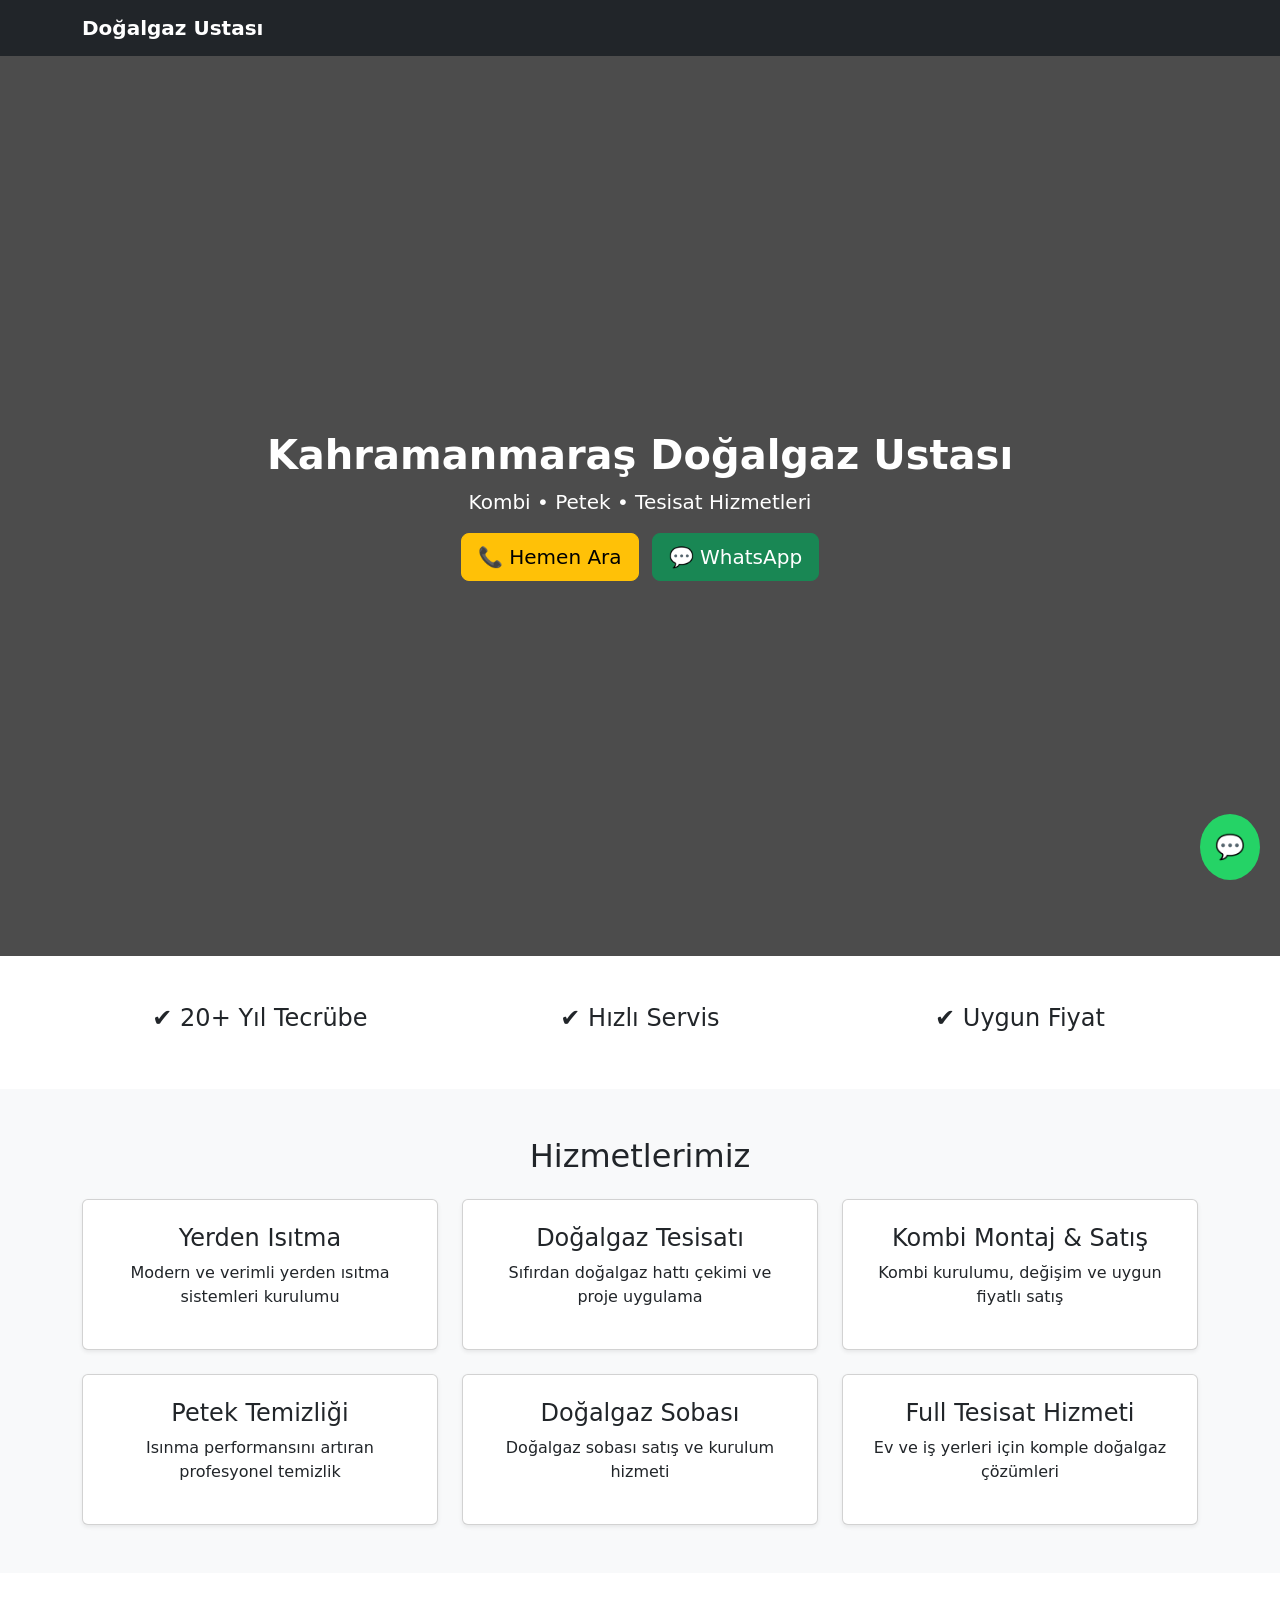
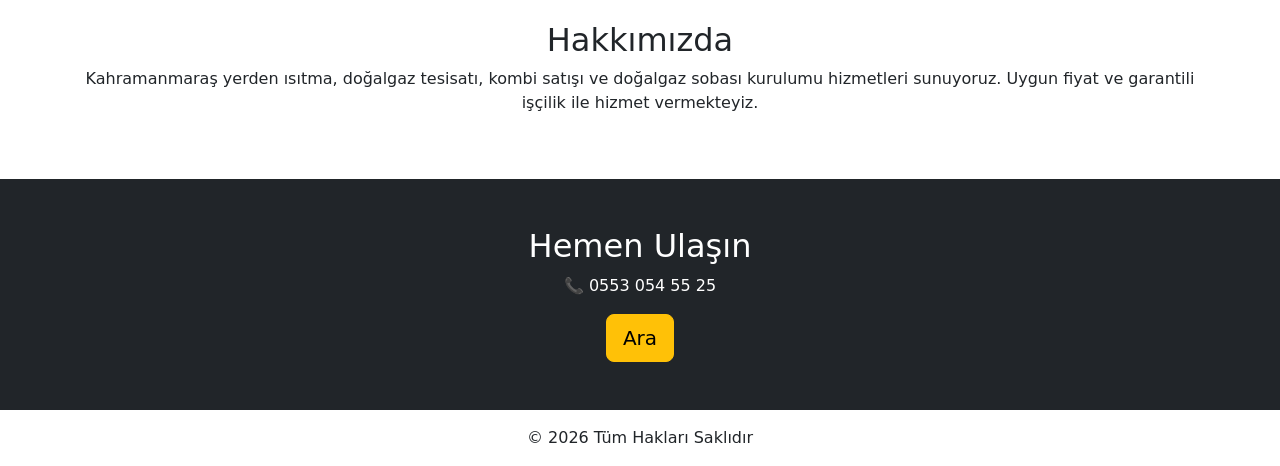
==== index.html @ 1cb18bfe "Add files via upload" ====
<!DOCTYPE html>
<html lang="tr">
<head>
<meta charset="UTF-8">
<meta name="viewport" content="width=device-width, initial-scale=1.0">

<title>Kahramanmaraş Doğalgaz Ustası | Kombi & Tesisat</title>

<!-- SEO -->
<meta name="description" content="Kahramanmaraş doğalgaz ustası. Kombi montajı, petek temizliği ve tesisat işleri profesyonel hizmet. Hemen arayın.">

<!-- Bootstrap -->
<link href="https://cdn.jsdelivr.net/npm/bootstrap@5.3.0/dist/css/bootstrap.min.css" rel="stylesheet">

<link rel="stylesheet" href="style.css">
</head>

<body>

<!-- NAVBAR -->
<nav class="navbar navbar-expand-lg navbar-dark bg-dark sticky-top">
  <div class="container">
    <a class="navbar-brand fw-bold" href="#">Doğalgaz Ustası</a>
  </div>
</nav>

<!-- HERO -->
<section class="hero d-flex align-items-center text-center text-white">
  <div class="container">
    <h1 class="fw-bold">Kahramanmaraş Doğalgaz Ustası</h1>
    <p class="lead">Kombi • Petek • Tesisat Hizmetleri</p>

    <a href="tel:05530545525" class="btn btn-warning btn-lg me-2">📞 Hemen Ara</a>
    <a href="https://wa.me/905530545525" class="btn btn-success btn-lg">💬 WhatsApp</a>
  </div>
</section>

<!-- AVANTAJLAR -->
<section class="container py-5 text-center">
  <div class="row">
    <div class="col-md-4">
      <h4>✔ 20+ Yıl Tecrübe</h4>
    </div>
    <div class="col-md-4">
      <h4>✔ Hızlı Servis</h4>
    </div>
    <div class="col-md-4">
      <h4>✔ Uygun Fiyat</h4>
    </div>
  </div>
</section>

<!-- HİZMETLER -->
<section class="bg-light py-5">
<div class="container text-center">
<h2 class="mb-4">Hizmetlerimiz</h2>

<div class="row">

<div class="col-md-4">
<div class="card p-4 shadow-sm">
<h4>Yerden Isıtma</h4>
<p>Modern ve verimli yerden ısıtma sistemleri kurulumu</p>
</div>
</div>

<div class="col-md-4">
<div class="card p-4 shadow-sm">
<h4>Doğalgaz Tesisatı</h4>
<p>Sıfırdan doğalgaz hattı çekimi ve proje uygulama</p>
</div>
</div>

<div class="col-md-4">
<div class="card p-4 shadow-sm">
<h4>Kombi Montaj & Satış</h4>
<p>Kombi kurulumu, değişim ve uygun fiyatlı satış</p>
</div>
</div>

<div class="col-md-4 mt-4">
<div class="card p-4 shadow-sm">
<h4>Petek Temizliği</h4>
<p>Isınma performansını artıran profesyonel temizlik</p>
</div>
</div>

<div class="col-md-4 mt-4">
<div class="card p-4 shadow-sm">
<h4>Doğalgaz Sobası</h4>
<p>Doğalgaz sobası satış ve kurulum hizmeti</p>
</div>
</div>

<div class="col-md-4 mt-4">
<div class="card p-4 shadow-sm">
<h4>Full Tesisat Hizmeti</h4>
<p>Ev ve iş yerleri için komple doğalgaz çözümleri</p>
</div>
</div>

</div>
</div>
</section>

<!-- HAKKIMIZDA -->
<section class="container py-5 text-center">
<h2>Hakkımızda</h2>
<p>
Kahramanmaraş yerden ısıtma, doğalgaz tesisatı, kombi satışı ve doğalgaz sobası kurulumu hizmetleri sunuyoruz.
Uygun fiyat ve garantili işçilik ile hizmet vermekteyiz.

</p>
</section>

<!-- İLETİŞİM -->
<section class="bg-dark text-white text-center py-5">
<h2>Hemen Ulaşın</h2>
<p>📞 0553 054 55 25</p>

<a href="tel:05530545525" class="btn btn-warning btn-lg">Ara</a>
</section>

<!-- SABİT WHATSAPP BUTONU -->
<a href="https://wa.me/905530545525" class="whatsapp-float">💬</a>

<footer class="text-center p-3">
© 2026 Tüm Hakları Saklıdır
</footer>

</body>
</html>
---- style.css ----
.hero {
    height: 100vh;
    background: linear-gradient(rgba(0,0,0,0.7), rgba(0,0,0,0.7)),
    url('https://images.unsplash.com/photo-1600566753086-00f18fb6b3ea');
    background-size: cover;
    background-position: center;
}

.whatsapp-float {
    position: fixed;
    bottom: 20px;
    right: 20px;
    background: #25D366;
    color: white;
    font-size: 24px;
    padding: 15px;
    border-radius: 50%;
    text-decoration: none;
}
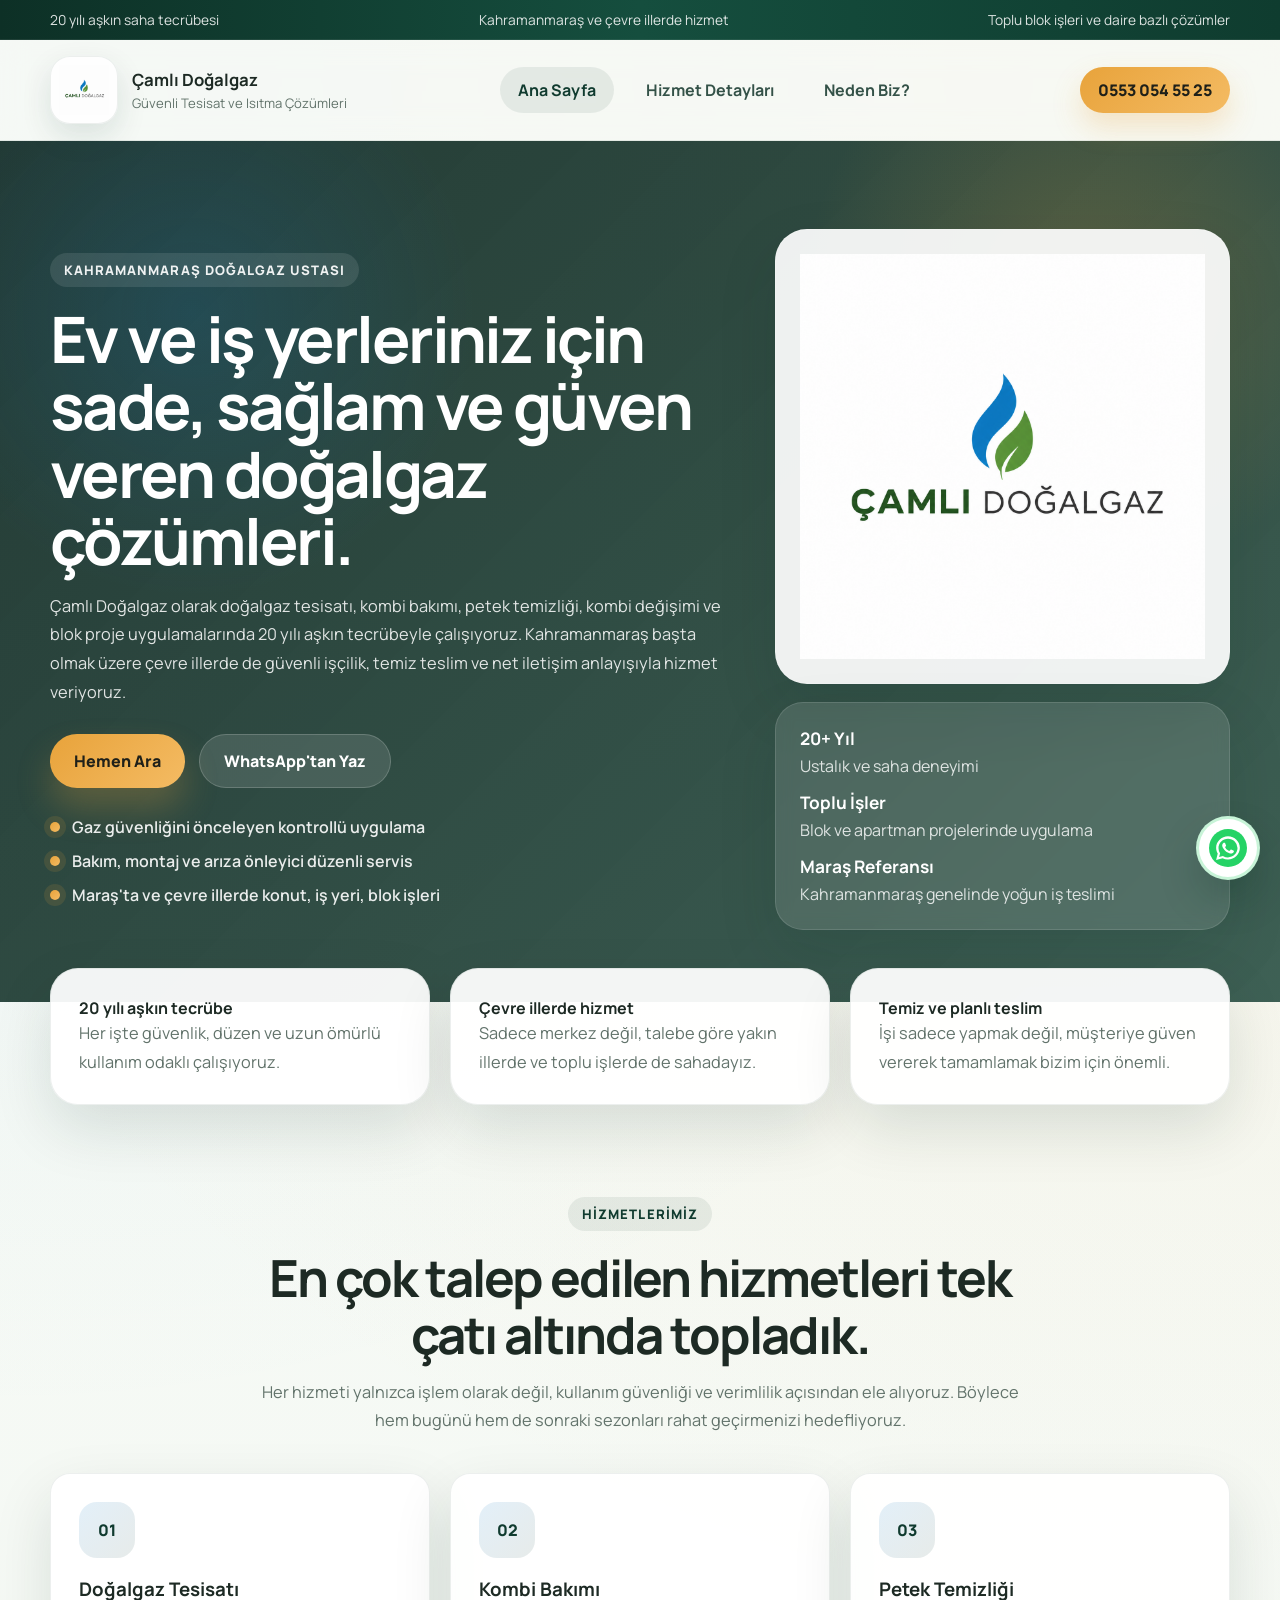
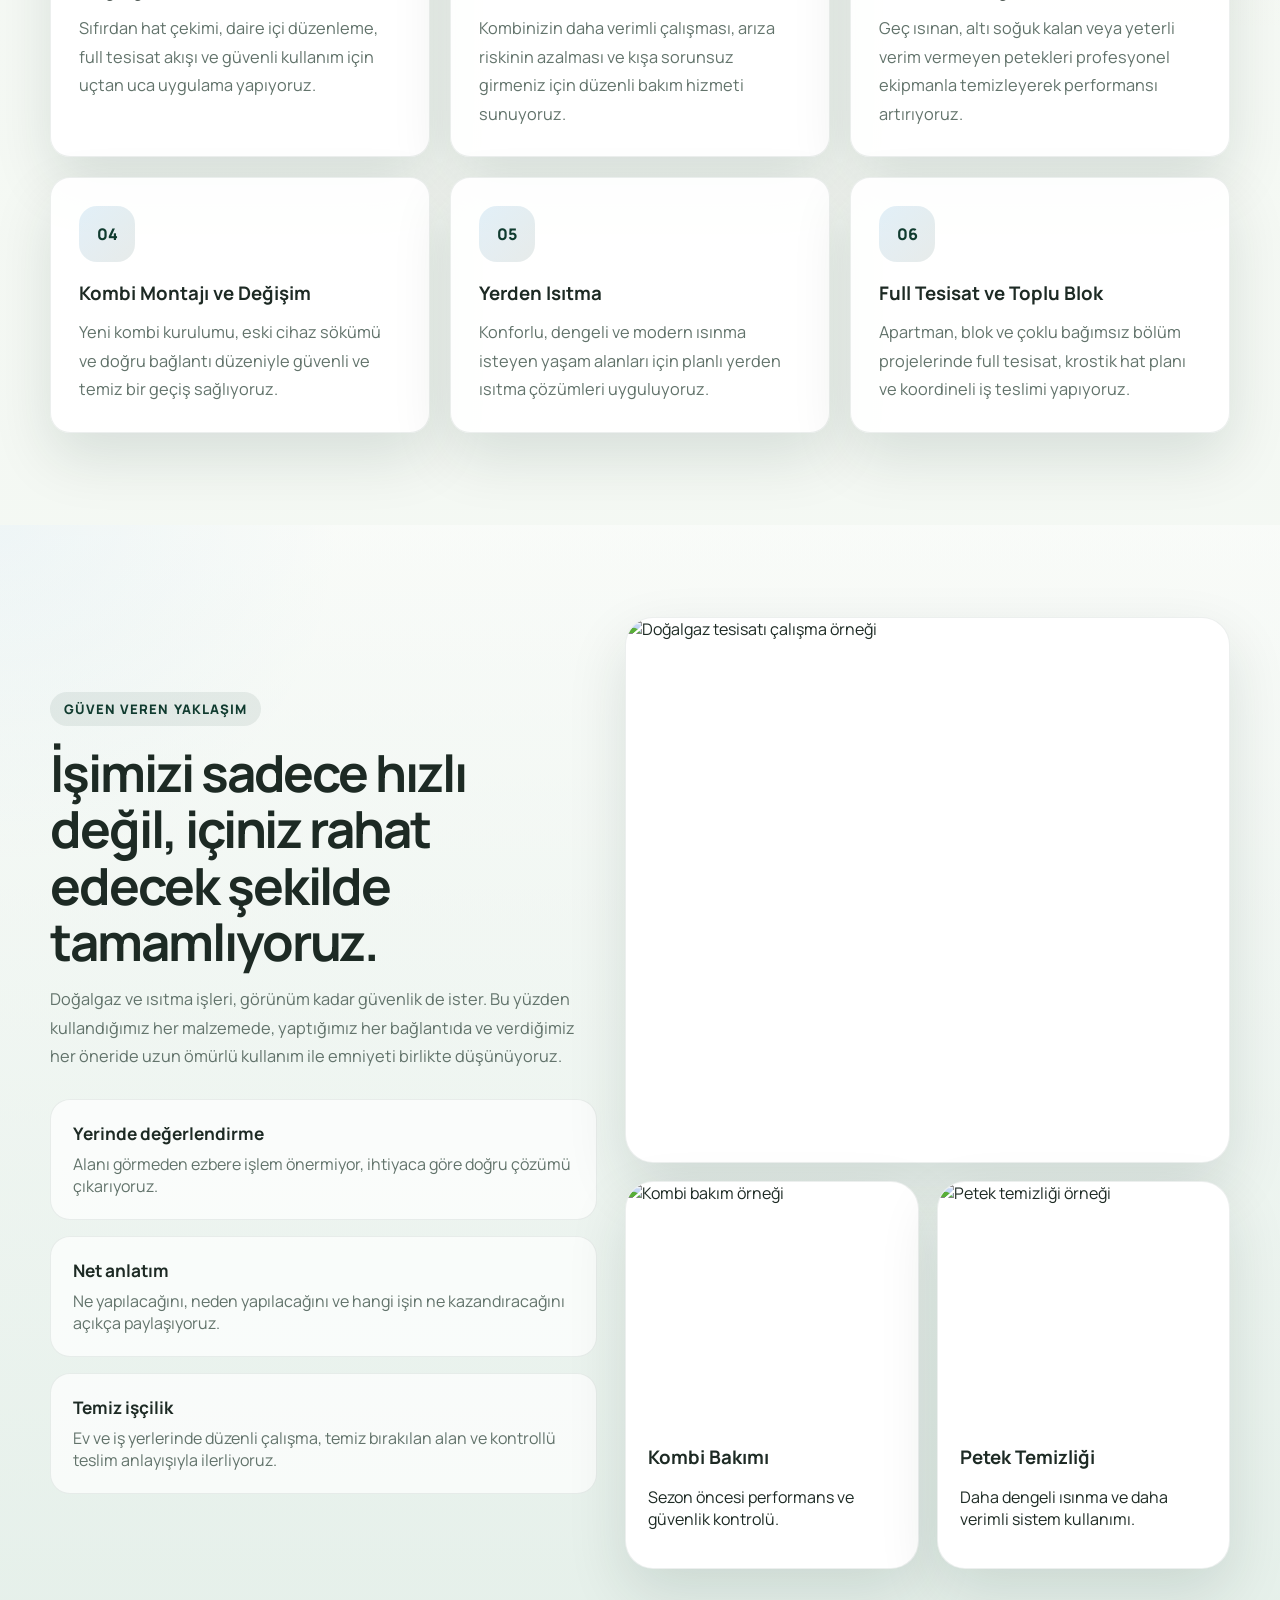
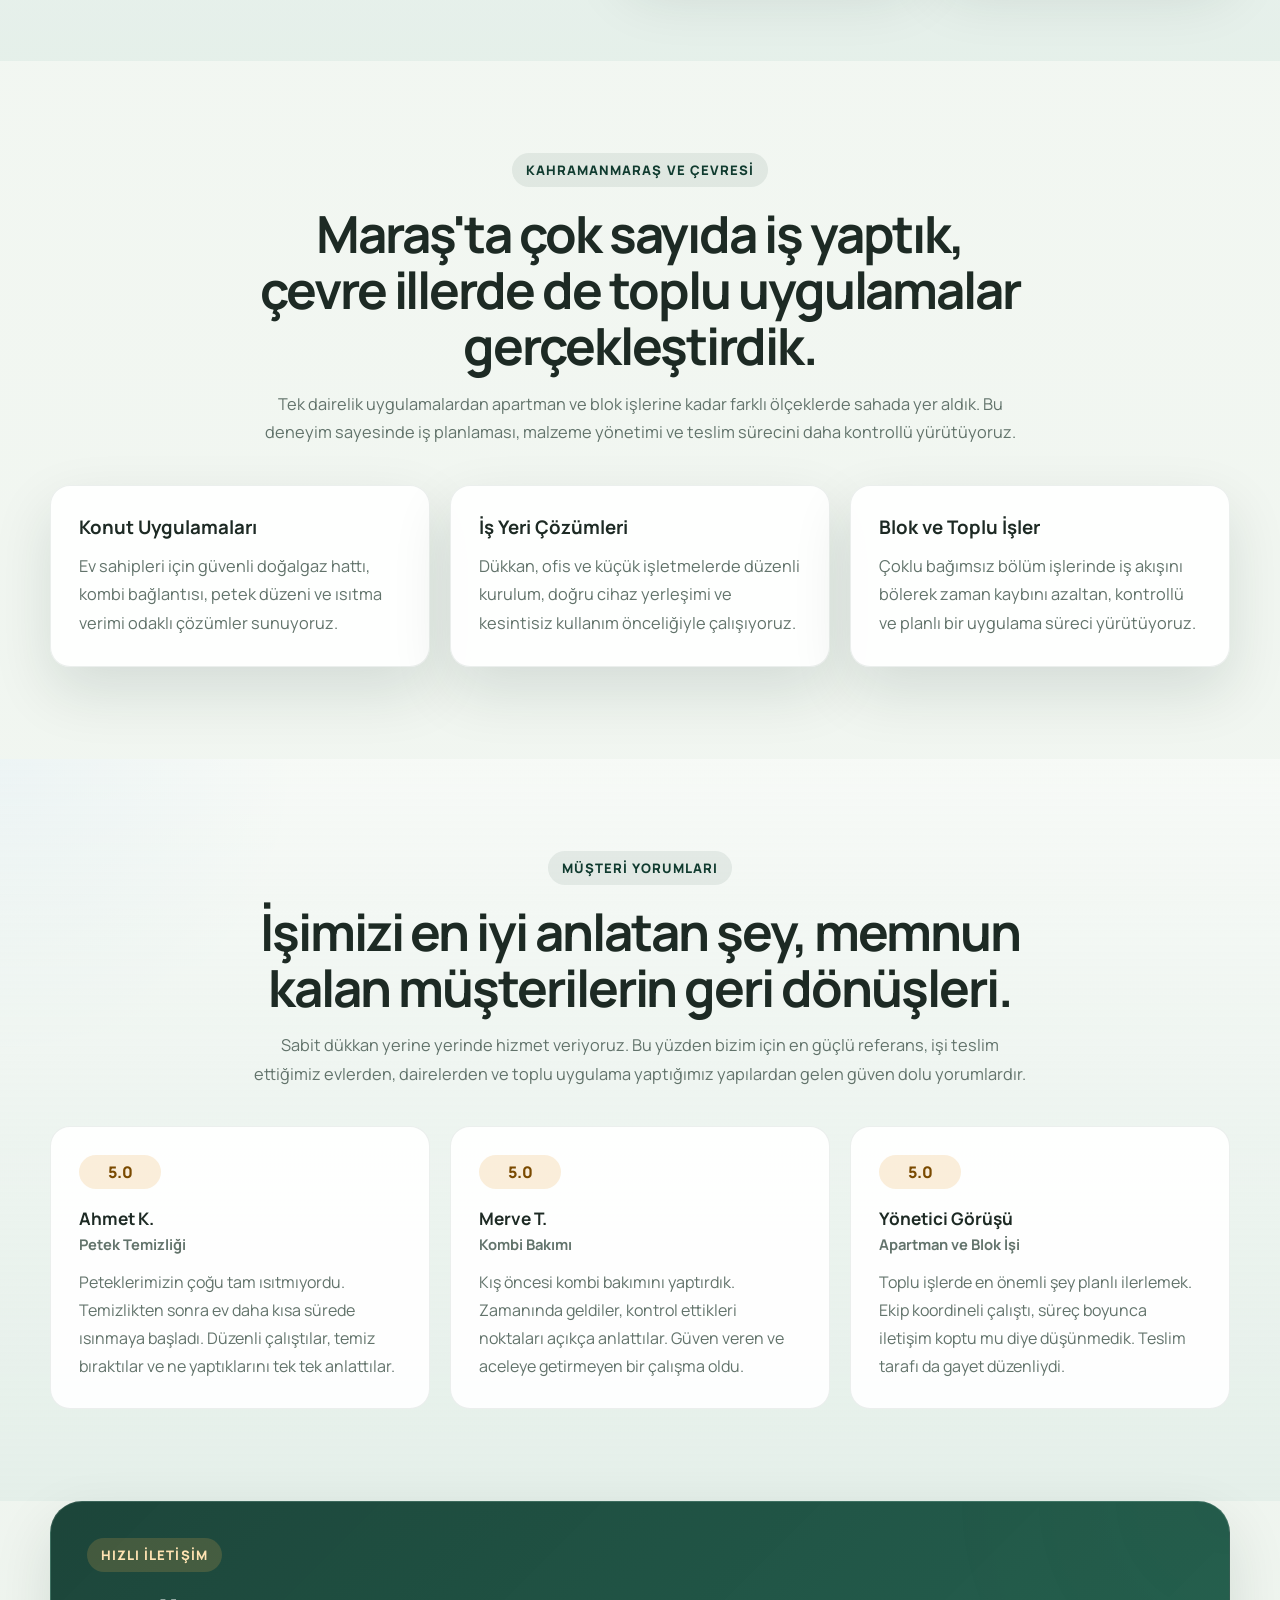
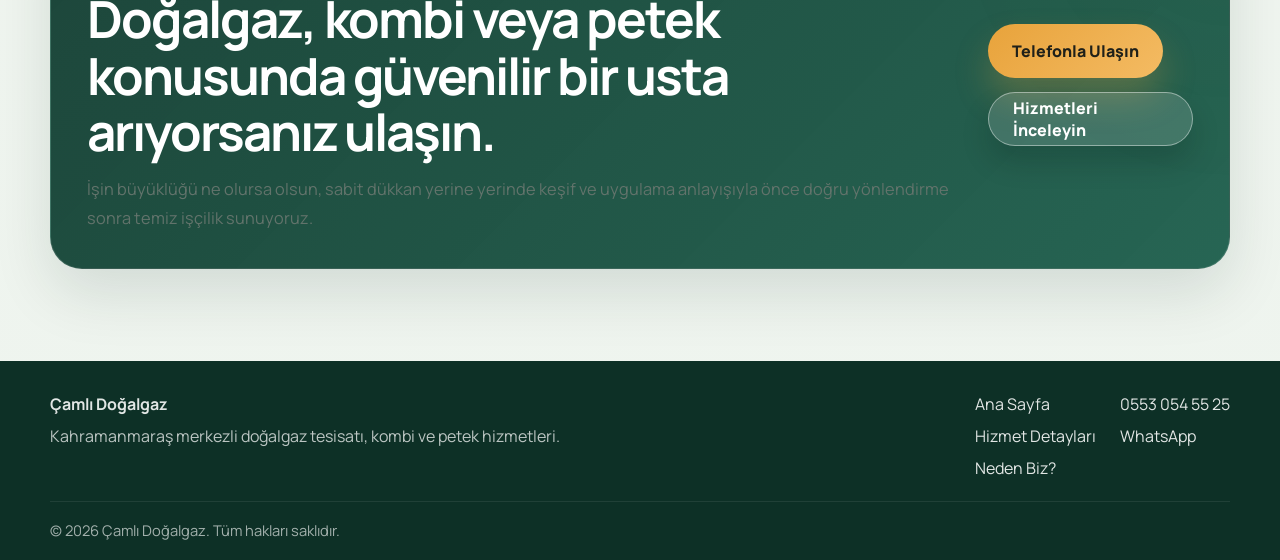
==== commit 5090db89: "Add files via upload" ====
--- a/index.html
+++ b/index.html
@@ -1,132 +1,329 @@
-<!DOCTYPE html>
-<html lang="tr">
-<head>
-<meta charset="UTF-8">
-<meta name="viewport" content="width=device-width, initial-scale=1.0">
-
-<title>Kahramanmaraş Doğalgaz Ustası | Kombi & Tesisat</title>
-
-<!-- SEO -->
-<meta name="description" content="Kahramanmaraş doğalgaz ustası. Kombi montajı, petek temizliği ve tesisat işleri profesyonel hizmet. Hemen arayın.">
-
-<!-- Bootstrap -->
-<link href="https://cdn.jsdelivr.net/npm/bootstrap@5.3.0/dist/css/bootstrap.min.css" rel="stylesheet">
-
-<link rel="stylesheet" href="style.css">
-</head>
-
-<body>
-
-<!-- NAVBAR -->
-<nav class="navbar navbar-expand-lg navbar-dark bg-dark sticky-top">
-  <div class="container">
-    <a class="navbar-brand fw-bold" href="#">Doğalgaz Ustası</a>
-  </div>
-</nav>
-
-<!-- HERO -->
-<section class="hero d-flex align-items-center text-center text-white">
-  <div class="container">
-    <h1 class="fw-bold">Kahramanmaraş Doğalgaz Ustası</h1>
-    <p class="lead">Kombi • Petek • Tesisat Hizmetleri</p>
-
-    <a href="tel:05530545525" class="btn btn-warning btn-lg me-2">📞 Hemen Ara</a>
-    <a href="https://wa.me/905530545525" class="btn btn-success btn-lg">💬 WhatsApp</a>
-  </div>
-</section>
-
-<!-- AVANTAJLAR -->
-<section class="container py-5 text-center">
-  <div class="row">
-    <div class="col-md-4">
-      <h4>✔ 20+ Yıl Tecrübe</h4>
-    </div>
-    <div class="col-md-4">
-      <h4>✔ Hızlı Servis</h4>
-    </div>
-    <div class="col-md-4">
-      <h4>✔ Uygun Fiyat</h4>
-    </div>
-  </div>
-</section>
-
-<!-- HİZMETLER -->
-<section class="bg-light py-5">
-<div class="container text-center">
-<h2 class="mb-4">Hizmetlerimiz</h2>
-
-<div class="row">
-
-<div class="col-md-4">
-<div class="card p-4 shadow-sm">
-<h4>Yerden Isıtma</h4>
-<p>Modern ve verimli yerden ısıtma sistemleri kurulumu</p>
-</div>
-</div>
-
-<div class="col-md-4">
-<div class="card p-4 shadow-sm">
-<h4>Doğalgaz Tesisatı</h4>
-<p>Sıfırdan doğalgaz hattı çekimi ve proje uygulama</p>
-</div>
-</div>
-
-<div class="col-md-4">
-<div class="card p-4 shadow-sm">
-<h4>Kombi Montaj & Satış</h4>
-<p>Kombi kurulumu, değişim ve uygun fiyatlı satış</p>
-</div>
-</div>
-
-<div class="col-md-4 mt-4">
-<div class="card p-4 shadow-sm">
-<h4>Petek Temizliği</h4>
-<p>Isınma performansını artıran profesyonel temizlik</p>
-</div>
-</div>
-
-<div class="col-md-4 mt-4">
-<div class="card p-4 shadow-sm">
-<h4>Doğalgaz Sobası</h4>
-<p>Doğalgaz sobası satış ve kurulum hizmeti</p>
-</div>
-</div>
-
-<div class="col-md-4 mt-4">
-<div class="card p-4 shadow-sm">
-<h4>Full Tesisat Hizmeti</h4>
-<p>Ev ve iş yerleri için komple doğalgaz çözümleri</p>
-</div>
-</div>
-
-</div>
-</div>
-</section>
-
-<!-- HAKKIMIZDA -->
-<section class="container py-5 text-center">
-<h2>Hakkımızda</h2>
-<p>
-Kahramanmaraş yerden ısıtma, doğalgaz tesisatı, kombi satışı ve doğalgaz sobası kurulumu hizmetleri sunuyoruz.
-Uygun fiyat ve garantili işçilik ile hizmet vermekteyiz.
-
-</p>
-</section>
-
-<!-- İLETİŞİM -->
-<section class="bg-dark text-white text-center py-5">
-<h2>Hemen Ulaşın</h2>
-<p>📞 0553 054 55 25</p>
-
-<a href="tel:05530545525" class="btn btn-warning btn-lg">Ara</a>
-</section>
-
-<!-- SABİT WHATSAPP BUTONU -->
-<a href="https://wa.me/905530545525" class="whatsapp-float">💬</a>
-
-<footer class="text-center p-3">
-© 2026 Tüm Hakları Saklıdır
-</footer>
-
-</body>
-</html>+<!DOCTYPE html>
+<html lang="tr">
+<head>
+    <meta charset="UTF-8">
+    <meta name="viewport" content="width=device-width, initial-scale=1.0">
+    <title>Çamlı Doğalgaz | Kahramanmaraş Doğalgaz, Kombi ve Tesisat Hizmetleri</title>
+    <meta name="description" content="Çamlı Doğalgaz; Kahramanmaraş ve çevre illerde doğalgaz tesisatı, kombi bakımı, petek temizliği, kombi montajı ve toplu blok işleri için güvenilir ustalık hizmeti sunar.">
+    <meta name="theme-color" content="#103b2f">
+    <link rel="icon" type="image/png" href="logo.png">
+    <link rel="preconnect" href="https://fonts.googleapis.com">
+    <link rel="preconnect" href="https://fonts.gstatic.com" crossorigin>
+    <link href="https://fonts.googleapis.com/css2?family=Manrope:wght@400;500;600;700;800&display=swap" rel="stylesheet">
+    <link rel="stylesheet" href="style.css">
+</head>
+<body>
+    <div class="site-shell">
+        <header class="topbar">
+            <div class="container topbar-inner">
+                <p>20 yılı aşkın saha tecrübesi</p>
+                <p>Kahramanmaraş ve çevre illerde hizmet</p>
+                <p>Toplu blok işleri ve daire bazlı çözümler</p>
+            </div>
+        </header>
+
+        <nav class="site-nav">
+            <div class="container nav-inner">
+                <a class="brand" href="index.html" aria-label="Çamlı Doğalgaz Ana Sayfa">
+                    <span class="brand-mark">
+                        <img src="logo.png" alt="Çamlı Doğalgaz logosu">
+                    </span>
+                    <span class="brand-text">
+                        <strong>Çamlı Doğalgaz</strong>
+                        <small>Güvenli Tesisat ve Isıtma Çözümleri</small>
+                    </span>
+                </a>
+
+                <button class="nav-toggle" type="button" aria-label="Menüyü aç" aria-expanded="false" data-nav-toggle>
+                    <span></span>
+                    <span></span>
+                    <span></span>
+                </button>
+
+                <div class="nav-links" data-nav-menu>
+                    <a class="active" href="index.html">Ana Sayfa</a>
+                    <a href="hizmet-detaylari.html">Hizmet Detayları</a>
+                    <a href="neden-biz.html">Neden Biz?</a>
+                </div>
+
+                <a class="nav-cta" href="tel:05530545525">0553 054 55 25</a>
+            </div>
+        </nav>
+
+        <main>
+            <section class="hero">
+                <div class="hero-overlay"></div>
+                <div class="container hero-grid">
+                    <div class="hero-copy">
+                        <span class="eyebrow">Kahramanmaraş Doğalgaz Ustası</span>
+                        <h1>Ev ve iş yerleriniz için sade, sağlam ve güven veren doğalgaz çözümleri.</h1>
+                        <p class="hero-text">
+                            Çamlı Doğalgaz olarak doğalgaz tesisatı, kombi bakımı, petek temizliği, kombi değişimi ve blok proje uygulamalarında
+                            20 yılı aşkın tecrübeyle çalışıyoruz. Kahramanmaraş başta olmak üzere çevre illerde de güvenli işçilik, temiz teslim ve
+                            net iletişim anlayışıyla hizmet veriyoruz.
+                        </p>
+                        <div class="hero-actions">
+                            <a class="btn btn-primary" href="tel:05530545525">Hemen Ara</a>
+                            <a class="btn btn-secondary" href="https://wa.me/905530545525">WhatsApp'tan Yaz</a>
+                        </div>
+                        <ul class="hero-points">
+                            <li>Gaz güvenliğini önceleyen kontrollü uygulama</li>
+                            <li>Bakım, montaj ve arıza önleyici düzenli servis</li>
+                            <li>Maraş'ta ve çevre illerde konut, iş yeri, blok işleri</li>
+                        </ul>
+                    </div>
+
+                    <div class="hero-card">
+                        <div class="hero-logo-card">
+                            <img src="logo.png" alt="Çamlı Doğalgaz">
+                        </div>
+                        <div class="trust-card">
+                            <div>
+                                <strong>20+ Yıl</strong>
+                                <span>Ustalık ve saha deneyimi</span>
+                            </div>
+                            <div>
+                                <strong>Toplu İşler</strong>
+                                <span>Blok ve apartman projelerinde uygulama</span>
+                            </div>
+                            <div>
+                                <strong>Maraş Referansı</strong>
+                                <span>Kahramanmaraş genelinde yoğun iş teslimi</span>
+                            </div>
+                        </div>
+                    </div>
+                </div>
+            </section>
+
+            <section class="stats-section">
+                <div class="container stats-grid">
+                    <article class="stat-card">
+                        <strong>20 yılı aşkın tecrübe</strong>
+                        <p>Her işte güvenlik, düzen ve uzun ömürlü kullanım odaklı çalışıyoruz.</p>
+                    </article>
+                    <article class="stat-card">
+                        <strong>Çevre illerde hizmet</strong>
+                        <p>Sadece merkez değil, talebe göre yakın illerde ve toplu işlerde de sahadayız.</p>
+                    </article>
+                    <article class="stat-card">
+                        <strong>Temiz ve planlı teslim</strong>
+                        <p>İşi sadece yapmak değil, müşteriye güven vererek tamamlamak bizim için önemli.</p>
+                    </article>
+                </div>
+            </section>
+
+            <section class="section">
+                <div class="container">
+                    <div class="section-heading">
+                        <span class="eyebrow">Hizmetlerimiz</span>
+                        <h2>En çok talep edilen hizmetleri tek çatı altında topladık.</h2>
+                        <p>
+                            Her hizmeti yalnızca işlem olarak değil, kullanım güvenliği ve verimlilik açısından ele alıyoruz.
+                            Böylece hem bugünü hem de sonraki sezonları rahat geçirmenizi hedefliyoruz.
+                        </p>
+                    </div>
+
+                    <div class="service-grid">
+                        <article class="service-card">
+                            <span class="service-icon">01</span>
+                            <h3>Doğalgaz Tesisatı</h3>
+                            <p>Sıfırdan hat çekimi, daire içi düzenleme, full tesisat akışı ve güvenli kullanım için uçtan uca uygulama yapıyoruz.</p>
+                        </article>
+                        <article class="service-card">
+                            <span class="service-icon">02</span>
+                            <h3>Kombi Bakımı</h3>
+                            <p>Kombinizin daha verimli çalışması, arıza riskinin azalması ve kışa sorunsuz girmeniz için düzenli bakım hizmeti sunuyoruz.</p>
+                        </article>
+                        <article class="service-card">
+                            <span class="service-icon">03</span>
+                            <h3>Petek Temizliği</h3>
+                            <p>Geç ısınan, altı soğuk kalan veya yeterli verim vermeyen petekleri profesyonel ekipmanla temizleyerek performansı artırıyoruz.</p>
+                        </article>
+                        <article class="service-card">
+                            <span class="service-icon">04</span>
+                            <h3>Kombi Montajı ve Değişim</h3>
+                            <p>Yeni kombi kurulumu, eski cihaz sökümü ve doğru bağlantı düzeniyle güvenli ve temiz bir geçiş sağlıyoruz.</p>
+                        </article>
+                        <article class="service-card">
+                            <span class="service-icon">05</span>
+                            <h3>Yerden Isıtma</h3>
+                            <p>Konforlu, dengeli ve modern ısınma isteyen yaşam alanları için planlı yerden ısıtma çözümleri uyguluyoruz.</p>
+                        </article>
+                        <article class="service-card">
+                            <span class="service-icon">06</span>
+                            <h3>Full Tesisat ve Toplu Blok</h3>
+                            <p>Apartman, blok ve çoklu bağımsız bölüm projelerinde full tesisat, krostik hat planı ve koordineli iş teslimi yapıyoruz.</p>
+                        </article>
+                    </div>
+                </div>
+            </section>
+
+            <section class="section section-soft">
+                <div class="container showcase-grid">
+                    <div class="showcase-copy">
+                        <span class="eyebrow">Güven Veren Yaklaşım</span>
+                        <h2>İşimizi sadece hızlı değil, içiniz rahat edecek şekilde tamamlıyoruz.</h2>
+                        <p>
+                            Doğalgaz ve ısıtma işleri, görünüm kadar güvenlik de ister. Bu yüzden kullandığımız her malzemede,
+                            yaptığımız her bağlantıda ve verdiğimiz her öneride uzun ömürlü kullanım ile emniyeti birlikte düşünüyoruz.
+                        </p>
+                        <div class="trust-list">
+                            <div class="trust-item">
+                                <strong>Yerinde değerlendirme</strong>
+                                <p>Alanı görmeden ezbere işlem önermiyor, ihtiyaca göre doğru çözümü çıkarıyoruz.</p>
+                            </div>
+                            <div class="trust-item">
+                                <strong>Net anlatım</strong>
+                                <p>Ne yapılacağını, neden yapılacağını ve hangi işin ne kazandıracağını açıkça paylaşıyoruz.</p>
+                            </div>
+                            <div class="trust-item">
+                                <strong>Temiz işçilik</strong>
+                                <p>Ev ve iş yerlerinde düzenli çalışma, temiz bırakılan alan ve kontrollü teslim anlayışıyla ilerliyoruz.</p>
+                            </div>
+                        </div>
+                    </div>
+
+                    <div class="showcase-panel">
+                        <article class="visual-card visual-large">
+                            <img src="https://images.pexels.com/photos/6419128/pexels-photo-6419128.jpeg?auto=compress&cs=tinysrgb&w=1200" alt="Doğalgaz tesisatı çalışma örneği">
+                            <div class="visual-copy">
+                                <h3>Daire İçi Tesisat ve Düzenli Hat Çekimi</h3>
+                                <p>Alanı boğmadan, güvenli bağlantı kurallarına uygun, uzun ömürlü çözümler.</p>
+                            </div>
+                        </article>
+                        <div class="visual-stack">
+                            <article class="visual-card">
+                                <img src="https://images.pexels.com/photos/7859953/pexels-photo-7859953.jpeg?auto=compress&cs=tinysrgb&w=900" alt="Kombi bakım örneği">
+                                <div class="visual-copy">
+                                    <h3>Kombi Bakımı</h3>
+                                    <p>Sezon öncesi performans ve güvenlik kontrolü.</p>
+                                </div>
+                            </article>
+                            <article class="visual-card">
+                                <img src="https://images.pexels.com/photos/12644994/pexels-photo-12644994.jpeg?auto=compress&cs=tinysrgb&w=900" alt="Petek temizliği örneği">
+                                <div class="visual-copy">
+                                    <h3>Petek Temizliği</h3>
+                                    <p>Daha dengeli ısınma ve daha verimli sistem kullanımı.</p>
+                                </div>
+                            </article>
+                        </div>
+                    </div>
+                </div>
+            </section>
+
+            <section class="section">
+                <div class="container">
+                    <div class="section-heading">
+                        <span class="eyebrow">Kahramanmaraş ve Çevresi</span>
+                        <h2>Maraş'ta çok sayıda iş yaptık, çevre illerde de toplu uygulamalar gerçekleştirdik.</h2>
+                        <p>
+                            Tek dairelik uygulamalardan apartman ve blok işlerine kadar farklı ölçeklerde sahada yer aldık.
+                            Bu deneyim sayesinde iş planlaması, malzeme yönetimi ve teslim sürecini daha kontrollü yürütüyoruz.
+                        </p>
+                    </div>
+
+                    <div class="region-grid">
+                        <article class="region-card">
+                            <h3>Konut Uygulamaları</h3>
+                            <p>Ev sahipleri için güvenli doğalgaz hattı, kombi bağlantısı, petek düzeni ve ısıtma verimi odaklı çözümler sunuyoruz.</p>
+                        </article>
+                        <article class="region-card">
+                            <h3>İş Yeri Çözümleri</h3>
+                            <p>Dükkan, ofis ve küçük işletmelerde düzenli kurulum, doğru cihaz yerleşimi ve kesintisiz kullanım önceliğiyle çalışıyoruz.</p>
+                        </article>
+                        <article class="region-card">
+                            <h3>Blok ve Toplu İşler</h3>
+                            <p>Çoklu bağımsız bölüm işlerinde iş akışını bölerek zaman kaybını azaltan, kontrollü ve planlı bir uygulama süreci yürütüyoruz.</p>
+                        </article>
+                    </div>
+                </div>
+            </section>
+
+            <section class="section section-soft">
+                <div class="container">
+                    <div class="section-heading">
+                        <span class="eyebrow">Müşteri Yorumları</span>
+                        <h2>İşimizi en iyi anlatan şey, memnun kalan müşterilerin geri dönüşleri.</h2>
+                        <p>
+                            Sabit dükkan yerine yerinde hizmet veriyoruz. Bu yüzden bizim için en güçlü referans,
+                            işi teslim ettiğimiz evlerden, dairelerden ve toplu uygulama yaptığımız yapılardan gelen güven dolu yorumlardır.
+                        </p>
+                    </div>
+
+                    <div class="reviews-grid">
+                        <article class="review-card">
+                            <div class="review-head">
+                                <strong>Ahmet K.</strong>
+                                <span>Petek Temizliği</span>
+                            </div>
+                            <p>
+                                Peteklerimizin çoğu tam ısıtmıyordu. Temizlikten sonra ev daha kısa sürede ısınmaya başladı.
+                                Düzenli çalıştılar, temiz bıraktılar ve ne yaptıklarını tek tek anlattılar.
+                            </p>
+                        </article>
+                        <article class="review-card">
+                            <div class="review-head">
+                                <strong>Merve T.</strong>
+                                <span>Kombi Bakımı</span>
+                            </div>
+                            <p>
+                                Kış öncesi kombi bakımını yaptırdık. Zamanında geldiler, kontrol ettikleri noktaları açıkça anlattılar.
+                                Güven veren ve aceleye getirmeyen bir çalışma oldu.
+                            </p>
+                        </article>
+                        <article class="review-card">
+                            <div class="review-head">
+                                <strong>Yönetici Görüşü</strong>
+                                <span>Apartman ve Blok İşi</span>
+                            </div>
+                            <p>
+                                Toplu işlerde en önemli şey planlı ilerlemek. Ekip koordineli çalıştı, süreç boyunca iletişim koptu mu diye düşünmedik.
+                                Teslim tarafı da gayet düzenliydi.
+                            </p>
+                        </article>
+                    </div>
+                </div>
+            </section>
+
+            <section class="section cta-section">
+                <div class="container cta-panel">
+                    <div>
+                        <span class="eyebrow">Hızlı İletişim</span>
+                        <h2>Doğalgaz, kombi veya petek konusunda güvenilir bir usta arıyorsanız ulaşın.</h2>
+                        <p>İşin büyüklüğü ne olursa olsun, sabit dükkan yerine yerinde keşif ve uygulama anlayışıyla önce doğru yönlendirme sonra temiz işçilik sunuyoruz.</p>
+                    </div>
+                    <div class="cta-actions">
+                        <a class="btn btn-primary" href="tel:05530545525">Telefonla Ulaşın</a>
+                        <a class="btn btn-secondary" href="hizmet-detaylari.html">Hizmetleri İnceleyin</a>
+                    </div>
+                </div>
+            </section>
+        </main>
+
+        <footer class="site-footer">
+            <div class="container footer-inner">
+                <div>
+                    <strong>Çamlı Doğalgaz</strong>
+                    <p>Kahramanmaraş merkezli doğalgaz tesisatı, kombi ve petek hizmetleri.</p>
+                </div>
+                <div class="footer-links">
+                    <a href="index.html">Ana Sayfa</a>
+                    <a href="hizmet-detaylari.html">Hizmet Detayları</a>
+                    <a href="neden-biz.html">Neden Biz?</a>
+                </div>
+                <div class="footer-contact">
+                    <a href="tel:05530545525">0553 054 55 25</a>
+                    <a href="https://wa.me/905530545525">WhatsApp</a>
+                </div>
+            </div>
+            <p class="footer-note">© <span data-year></span> Çamlı Doğalgaz. Tüm hakları saklıdır.</p>
+        </footer>
+
+        <a class="floating-whatsapp" href="https://wa.me/905530545525" aria-label="WhatsApp ile iletişime geç">
+            <img src="whatsapp-icon.svg" alt="WhatsApp">
+        </a>
+    </div>
+
+    <script src="script.js"></script>
+</body>
+</html>
--- a/style.css
+++ b/style.css
@@ -1,20 +1,1022 @@
-
-.hero {
-    height: 100vh;
-    background: linear-gradient(rgba(0,0,0,0.7), rgba(0,0,0,0.7)),
-    url('https://images.unsplash.com/photo-1600566753086-00f18fb6b3ea');
-    background-size: cover;
-    background-position: center;
-}
-
-.whatsapp-float {
-    position: fixed;
-    bottom: 20px;
-    right: 20px;
-    background: #25D366;
-    color: white;
-    font-size: 24px;
-    padding: 15px;
-    border-radius: 50%;
-    text-decoration: none;
-}+:root {
+    --bg: #f5f8f4;
+    --surface: rgba(255, 255, 255, 0.88);
+    --surface-strong: #ffffff;
+    --text: #1d2a24;
+    --muted: #62736b;
+    --line: rgba(16, 59, 47, 0.12);
+    --green: #103b2f;
+    --green-soft: #1a5f4b;
+    --accent: #e8a33b;
+    --blue: #1780cc;
+    --shadow: 0 24px 60px rgba(12, 43, 34, 0.12);
+    --radius-lg: 28px;
+    --radius-md: 20px;
+    --radius-sm: 14px;
+    --container: 1180px;
+}
+
+* {
+    box-sizing: border-box;
+}
+
+html {
+    scroll-behavior: smooth;
+}
+
+body {
+    margin: 0;
+    font-family: "Manrope", sans-serif;
+    background:
+        radial-gradient(circle at top left, rgba(23, 128, 204, 0.08), transparent 26%),
+        radial-gradient(circle at top right, rgba(232, 163, 59, 0.12), transparent 30%),
+        linear-gradient(180deg, #f8fbf7 0%, #eef4ee 100%);
+    color: var(--text);
+}
+
+img {
+    max-width: 100%;
+    display: block;
+}
+
+a {
+    color: inherit;
+    text-decoration: none;
+}
+
+.container {
+    width: min(var(--container), calc(100% - 32px));
+    margin: 0 auto;
+}
+
+.topbar {
+    border-bottom: 1px solid rgba(255, 255, 255, 0.08);
+    background: linear-gradient(90deg, #0d3026 0%, #154e3e 50%, #0f3c2f 100%);
+    color: rgba(255, 255, 255, 0.86);
+}
+
+.topbar-inner {
+    display: flex;
+    align-items: center;
+    justify-content: space-between;
+    gap: 18px;
+    padding: 10px 0;
+    font-size: 0.86rem;
+}
+
+.topbar-inner p {
+    margin: 0;
+}
+
+.site-nav {
+    position: sticky;
+    top: 0;
+    z-index: 20;
+    backdrop-filter: blur(14px);
+    background: rgba(248, 251, 247, 0.82);
+    border-bottom: 1px solid rgba(16, 59, 47, 0.08);
+}
+
+.nav-inner {
+    display: grid;
+    grid-template-columns: auto 1fr auto;
+    align-items: center;
+    gap: 20px;
+    padding: 16px 0;
+}
+
+.brand {
+    display: inline-flex;
+    align-items: center;
+    gap: 14px;
+    min-width: 0;
+}
+
+.brand-mark {
+    width: 68px;
+    height: 68px;
+    padding: 8px;
+    background: rgba(255, 255, 255, 0.92);
+    border: 1px solid rgba(16, 59, 47, 0.08);
+    border-radius: 20px;
+    box-shadow: 0 12px 30px rgba(16, 59, 47, 0.12);
+}
+
+.brand-mark img {
+    width: 100%;
+    height: 100%;
+    object-fit: contain;
+}
+
+.brand-text {
+    display: flex;
+    flex-direction: column;
+    gap: 3px;
+}
+
+.brand-text strong {
+    font-size: 1.05rem;
+}
+
+.brand-text small {
+    color: var(--muted);
+    font-size: 0.82rem;
+}
+
+.nav-links {
+    display: flex;
+    align-items: center;
+    justify-content: center;
+    gap: 14px;
+}
+
+.nav-links a {
+    position: relative;
+    padding: 12px 18px;
+    border-radius: 999px;
+    font-weight: 700;
+    color: #345248;
+    transition: 0.25s ease;
+}
+
+.nav-links a:hover,
+.nav-links a.active {
+    color: var(--green);
+    background: rgba(16, 59, 47, 0.08);
+}
+
+.nav-cta {
+    display: inline-flex;
+    align-items: center;
+    justify-content: center;
+    padding: 12px 18px;
+    border-radius: 999px;
+    background: linear-gradient(135deg, var(--accent), #f4bb63);
+    color: #1f2019;
+    font-weight: 800;
+    box-shadow: 0 14px 28px rgba(232, 163, 59, 0.25);
+}
+
+.nav-toggle {
+    display: none;
+    border: 0;
+    background: transparent;
+    padding: 0;
+    margin-left: auto;
+}
+
+.nav-toggle span {
+    display: block;
+    width: 28px;
+    height: 3px;
+    border-radius: 999px;
+    background: var(--green);
+    margin: 5px 0;
+}
+
+.hero,
+.page-hero {
+    position: relative;
+    overflow: hidden;
+}
+
+.hero {
+    padding: 88px 0 72px;
+    background:
+        linear-gradient(135deg, rgba(7, 32, 25, 0.88), rgba(16, 59, 47, 0.8)),
+        url("https://images.unsplash.com/photo-1600607687939-ce8a6c25118c?auto=format&fit=crop&w=1600&q=80") center/cover;
+    color: #ffffff;
+}
+
+.hero-overlay {
+    position: absolute;
+    inset: 0;
+    background:
+        radial-gradient(circle at 15% 20%, rgba(23, 128, 204, 0.18), transparent 22%),
+        radial-gradient(circle at 85% 18%, rgba(232, 163, 59, 0.22), transparent 22%);
+    pointer-events: none;
+}
+
+.hero-grid {
+    position: relative;
+    z-index: 1;
+    display: grid;
+    grid-template-columns: minmax(0, 1.2fr) minmax(320px, 0.8fr);
+    gap: 42px;
+    align-items: center;
+}
+
+.eyebrow {
+    display: inline-flex;
+    align-items: center;
+    gap: 10px;
+    padding: 8px 14px;
+    margin-bottom: 18px;
+    border-radius: 999px;
+    background: rgba(255, 255, 255, 0.1);
+    color: rgba(255, 255, 255, 0.92);
+    font-size: 0.82rem;
+    font-weight: 800;
+    text-transform: uppercase;
+    letter-spacing: 0.08em;
+}
+
+.section .eyebrow,
+.page-hero .eyebrow,
+.cta-panel .eyebrow,
+.why-panel .eyebrow {
+    background: rgba(16, 59, 47, 0.08);
+    color: var(--green);
+}
+
+.hero h1,
+.page-hero h1 {
+    margin: 0 0 18px;
+    font-size: clamp(2.5rem, 5vw, 4.9rem);
+    line-height: 1.05;
+    letter-spacing: -0.04em;
+}
+
+.hero-text,
+.page-hero p,
+.section-heading p,
+.showcase-copy > p,
+.detail-copy p,
+.cta-panel p,
+.why-panel p,
+.region-card p,
+.reason-card p,
+.process-card p,
+.stat-card p,
+.service-card p,
+.benefit-card p {
+    color: inherit;
+    font-size: 1.02rem;
+    line-height: 1.75;
+}
+
+.hero-text {
+    max-width: 720px;
+    color: rgba(255, 255, 255, 0.86);
+}
+
+.hero-actions,
+.cta-actions {
+    display: flex;
+    flex-wrap: wrap;
+    gap: 14px;
+    margin: 28px 0;
+}
+
+.btn {
+    display: inline-flex;
+    align-items: center;
+    justify-content: center;
+    min-height: 54px;
+    padding: 0 24px;
+    border-radius: 999px;
+    font-weight: 800;
+    transition: transform 0.25s ease, box-shadow 0.25s ease, background 0.25s ease;
+}
+
+.btn:hover {
+    transform: translateY(-2px);
+}
+
+.btn-primary {
+    background: linear-gradient(135deg, var(--accent), #f4bb63);
+    color: #1f2019;
+    box-shadow: 0 20px 34px rgba(232, 163, 59, 0.26);
+}
+
+.btn-secondary {
+    background: rgba(255, 255, 255, 0.12);
+    color: #ffffff;
+    border: 1px solid rgba(255, 255, 255, 0.18);
+}
+
+.cta-panel .btn-secondary,
+.page-hero .btn-secondary,
+.section .btn-secondary {
+    background: rgba(16, 59, 47, 0.08);
+    color: var(--green);
+    border: 1px solid rgba(16, 59, 47, 0.12);
+}
+
+.page-hero-services .eyebrow {
+    background: rgba(23, 128, 204, 0.18);
+    color: #dff1ff;
+}
+
+.page-hero-trust .eyebrow {
+    background: rgba(243, 179, 77, 0.2);
+    color: #fff2d6;
+}
+
+.hero-points {
+    display: grid;
+    gap: 12px;
+    padding: 0;
+    margin: 28px 0 0;
+    list-style: none;
+}
+
+.hero-points li {
+    display: flex;
+    align-items: center;
+    gap: 12px;
+    color: rgba(255, 255, 255, 0.9);
+    font-weight: 600;
+}
+
+.hero-points li::before {
+    content: "";
+    width: 10px;
+    height: 10px;
+    border-radius: 50%;
+    background: linear-gradient(135deg, var(--accent), #f4bb63);
+    box-shadow: 0 0 0 6px rgba(232, 163, 59, 0.12);
+}
+
+.hero-card {
+    display: grid;
+    gap: 18px;
+}
+
+.hero-logo-card,
+.trust-card,
+.stat-card,
+.service-card,
+.visual-card,
+.region-card,
+.detail-card,
+.benefit-card,
+.reason-card,
+.process-card,
+.why-panel,
+.cta-panel,
+.emphasis-panel {
+    border: 1px solid rgba(255, 255, 255, 0.12);
+    box-shadow: var(--shadow);
+}
+
+.hero-logo-card {
+    padding: 24px;
+    border-radius: 32px;
+    background: rgba(255, 255, 255, 0.92);
+}
+
+.hero-logo-card img {
+    width: min(100%, 420px);
+    margin: 0 auto;
+}
+
+.trust-card {
+    display: grid;
+    gap: 14px;
+    padding: 24px;
+    border-radius: 28px;
+    background: rgba(255, 255, 255, 0.12);
+    backdrop-filter: blur(8px);
+}
+
+.trust-card div {
+    display: grid;
+    gap: 5px;
+}
+
+.trust-card strong {
+    font-size: 1.08rem;
+}
+
+.trust-card span {
+    color: rgba(255, 255, 255, 0.82);
+}
+
+.stats-section {
+    margin-top: -34px;
+    position: relative;
+    z-index: 2;
+}
+
+.stats-grid,
+.service-grid,
+.region-grid,
+.benefit-grid,
+.reasons-grid,
+.process-grid,
+.reviews-grid {
+    display: grid;
+    gap: 20px;
+}
+
+.stats-grid {
+    grid-template-columns: repeat(3, minmax(0, 1fr));
+}
+
+.stat-card {
+    padding: 28px;
+    border-radius: var(--radius-lg);
+    background: rgba(255, 255, 255, 0.94);
+    border: 1px solid rgba(16, 59, 47, 0.08);
+}
+
+.stat-card strong,
+.service-card h3,
+.region-card h3,
+.benefit-card h3,
+.reason-card h3,
+.process-card h3,
+.visual-copy h3,
+.detail-copy h2,
+.why-panel h2 {
+    margin: 0 0 12px;
+}
+
+.section {
+    padding: 92px 0;
+}
+
+.section-soft {
+    background:
+        linear-gradient(180deg, rgba(255, 255, 255, 0.42), rgba(226, 238, 232, 0.82)),
+        radial-gradient(circle at 0% 0%, rgba(23, 128, 204, 0.08), transparent 20%);
+}
+
+.section-heading {
+    max-width: 780px;
+    margin: 0 auto 38px;
+    text-align: center;
+}
+
+.section-heading.align-left {
+    margin-left: 0;
+    text-align: left;
+}
+
+.section-heading h2,
+.showcase-copy h2,
+.cta-panel h2 {
+    margin: 0 0 16px;
+    font-size: clamp(2rem, 4vw, 3.25rem);
+    line-height: 1.1;
+    letter-spacing: -0.04em;
+}
+
+.section-heading p,
+.showcase-copy > p,
+.cta-panel p,
+.why-panel p,
+.region-card p,
+.reason-card p,
+.process-card p,
+.stat-card p,
+.service-card p,
+.benefit-card p,
+.detail-copy p {
+    color: var(--muted);
+    margin: 0;
+}
+
+.service-grid {
+    grid-template-columns: repeat(3, minmax(0, 1fr));
+}
+
+.service-card {
+    padding: 28px;
+    background: rgba(255, 255, 255, 0.92);
+    border-radius: var(--radius-md);
+    border: 1px solid rgba(16, 59, 47, 0.08);
+    transition: transform 0.25s ease, box-shadow 0.25s ease;
+}
+
+.service-card:hover,
+.visual-card:hover,
+.region-card:hover,
+.benefit-card:hover,
+.reason-card:hover,
+.process-card:hover {
+    transform: translateY(-6px);
+}
+
+.service-icon {
+    display: inline-flex;
+    align-items: center;
+    justify-content: center;
+    width: 56px;
+    height: 56px;
+    margin-bottom: 18px;
+    border-radius: 18px;
+    background: linear-gradient(135deg, rgba(23, 128, 204, 0.12), rgba(16, 59, 47, 0.1));
+    color: var(--green);
+    font-weight: 800;
+}
+
+.showcase-grid,
+.why-grid {
+    display: grid;
+    grid-template-columns: minmax(0, 0.95fr) minmax(0, 1.05fr);
+    gap: 28px;
+    align-items: center;
+}
+
+.trust-list {
+    display: grid;
+    gap: 16px;
+    margin-top: 28px;
+}
+
+.trust-item {
+    padding: 22px;
+    border-radius: var(--radius-md);
+    background: rgba(255, 255, 255, 0.7);
+    border: 1px solid rgba(16, 59, 47, 0.08);
+}
+
+.trust-item strong {
+    display: block;
+    margin-bottom: 8px;
+    font-size: 1.08rem;
+}
+
+.trust-item p {
+    margin: 0;
+    color: var(--muted);
+}
+
+.showcase-panel {
+    display: grid;
+    gap: 18px;
+}
+
+.visual-stack {
+    display: grid;
+    grid-template-columns: repeat(2, minmax(0, 1fr));
+    gap: 18px;
+}
+
+.visual-card {
+    overflow: hidden;
+    border-radius: var(--radius-lg);
+    background: #ffffff;
+    border: 1px solid rgba(16, 59, 47, 0.08);
+}
+
+.visual-card img,
+.detail-image img,
+.image-panel img {
+    width: 100%;
+    height: 100%;
+    object-fit: cover;
+}
+
+.visual-large {
+    min-height: 420px;
+}
+
+.visual-large img {
+    min-height: 420px;
+}
+
+.visual-card:not(.visual-large) img {
+    height: 240px;
+}
+
+.visual-copy {
+    padding: 22px;
+}
+
+.region-grid,
+.benefit-grid,
+.reasons-grid,
+.reviews-grid {
+    grid-template-columns: repeat(3, minmax(0, 1fr));
+}
+
+.region-card,
+.benefit-card,
+.reason-card,
+.review-card {
+    padding: 28px;
+    border-radius: var(--radius-md);
+    background: rgba(255, 255, 255, 0.92);
+    border: 1px solid rgba(16, 59, 47, 0.08);
+}
+
+.review-card {
+    position: relative;
+}
+
+.review-card::before {
+    content: "5.0";
+    display: inline-flex;
+    align-items: center;
+    justify-content: center;
+    min-width: 58px;
+    height: 34px;
+    margin-bottom: 18px;
+    padding: 0 12px;
+    border-radius: 999px;
+    background: rgba(232, 163, 59, 0.18);
+    color: #7a4a00;
+    font-weight: 800;
+}
+
+.review-head {
+    display: flex;
+    flex-direction: column;
+    gap: 4px;
+    margin-bottom: 14px;
+}
+
+.review-head strong {
+    font-size: 1.08rem;
+}
+
+.review-head span {
+    color: var(--muted);
+    font-size: 0.92rem;
+    font-weight: 700;
+}
+
+.review-card p {
+    margin: 0;
+    color: var(--muted);
+    line-height: 1.75;
+}
+
+.cta-section {
+    padding-top: 0;
+}
+
+.cta-panel {
+    display: flex;
+    align-items: center;
+    justify-content: space-between;
+    gap: 30px;
+    padding: 36px;
+    border-radius: 32px;
+    background:
+        linear-gradient(135deg, rgba(16, 59, 47, 0.95), rgba(21, 88, 70, 0.92)),
+        radial-gradient(circle at right top, rgba(232, 163, 59, 0.22), transparent 25%);
+    color: #ffffff;
+}
+
+.cta-panel .eyebrow {
+    background: rgba(243, 179, 77, 0.18);
+    color: #ffe3b2;
+}
+
+.cta-panel .btn-secondary {
+    background: rgba(255, 255, 255, 0.14);
+    color: #ffffff;
+    border: 1px solid rgba(255, 255, 255, 0.42);
+    box-shadow: 0 16px 28px rgba(6, 22, 17, 0.18);
+}
+
+.cta-panel .btn-secondary:hover {
+    background: rgba(255, 255, 255, 0.22);
+}
+
+.site-footer {
+    padding: 32px 0 20px;
+    background: #0d3026;
+    color: rgba(255, 255, 255, 0.88);
+}
+
+.footer-inner {
+    display: grid;
+    grid-template-columns: minmax(0, 1.2fr) auto auto;
+    gap: 24px;
+    align-items: start;
+}
+
+.footer-inner p {
+    margin: 10px 0 0;
+    color: rgba(255, 255, 255, 0.72);
+}
+
+.footer-links,
+.footer-contact {
+    display: grid;
+    gap: 10px;
+}
+
+.footer-note {
+    margin: 22px auto 0;
+    width: min(var(--container), calc(100% - 32px));
+    padding-top: 18px;
+    border-top: 1px solid rgba(255, 255, 255, 0.08);
+    color: rgba(255, 255, 255, 0.62);
+    font-size: 0.92rem;
+}
+
+.floating-whatsapp {
+    position: fixed;
+    right: 20px;
+    bottom: 20px;
+    z-index: 30;
+    display: inline-flex;
+    align-items: center;
+    justify-content: center;
+    width: 64px;
+    height: 64px;
+    border-radius: 50%;
+    background: #ffffff;
+    border: 3px solid rgba(37, 211, 102, 0.25);
+    box-shadow: 0 20px 38px rgba(13, 48, 38, 0.22);
+}
+
+.floating-whatsapp img {
+    width: 38px;
+    height: 38px;
+}
+
+.page-hero {
+    padding: 82px 0 58px;
+}
+
+.page-hero-services {
+    background:
+        linear-gradient(135deg, rgba(8, 36, 28, 0.9), rgba(16, 59, 47, 0.78)),
+        url("https://images.unsplash.com/photo-1517048676732-d65bc937f952?auto=format&fit=crop&w=1600&q=80") center/cover;
+    color: #ffffff;
+}
+
+.page-hero-trust {
+    background:
+        linear-gradient(135deg, rgba(8, 36, 28, 0.88), rgba(23, 128, 204, 0.45)),
+        url("https://images.unsplash.com/photo-1450101499163-c8848c66ca85?auto=format&fit=crop&w=1600&q=80") center/cover;
+    color: #ffffff;
+}
+
+.page-hero-inner {
+    max-width: 860px;
+}
+
+.detail-stack {
+    display: grid;
+    gap: 24px;
+}
+
+.detail-card {
+    display: grid;
+    grid-template-columns: minmax(320px, 0.95fr) minmax(0, 1.05fr);
+    gap: 0;
+    overflow: hidden;
+    border-radius: 30px;
+    background: rgba(255, 255, 255, 0.95);
+    border: 1px solid rgba(16, 59, 47, 0.08);
+}
+
+.detail-card.reverse {
+    grid-template-columns: minmax(0, 1.05fr) minmax(320px, 0.95fr);
+}
+
+.detail-card.reverse .detail-image {
+    order: 2;
+}
+
+.detail-copy {
+    padding: 38px;
+}
+
+.detail-tag {
+    display: inline-flex;
+    padding: 8px 14px;
+    margin-bottom: 16px;
+    border-radius: 999px;
+    background: rgba(16, 59, 47, 0.08);
+    color: var(--green);
+    font-size: 0.82rem;
+    font-weight: 800;
+    letter-spacing: 0.06em;
+    text-transform: uppercase;
+}
+
+.detail-features {
+    display: grid;
+    gap: 10px;
+    padding: 0;
+    margin: 22px 0 0;
+    list-style: none;
+}
+
+.detail-features li {
+    position: relative;
+    padding-left: 22px;
+    color: var(--muted);
+    line-height: 1.65;
+}
+
+.detail-features li::before {
+    content: "";
+    position: absolute;
+    left: 0;
+    top: 11px;
+    width: 9px;
+    height: 9px;
+    border-radius: 50%;
+    background: linear-gradient(135deg, var(--accent), #f4bb63);
+    box-shadow: 0 0 0 5px rgba(232, 163, 59, 0.12);
+}
+
+.why-grid {
+    align-items: stretch;
+}
+
+.why-panel,
+.emphasis-panel {
+    overflow: hidden;
+    border-radius: 30px;
+    background: rgba(255, 255, 255, 0.94);
+    border: 1px solid rgba(16, 59, 47, 0.08);
+}
+
+.emphasis-panel {
+    padding: 38px;
+}
+
+.image-panel {
+    min-height: 420px;
+}
+
+.process-layout {
+    display: grid;
+    gap: 28px;
+}
+
+.process-grid {
+    grid-template-columns: repeat(4, minmax(0, 1fr));
+}
+
+.process-card {
+    padding: 28px;
+    border-radius: 24px;
+    background: rgba(255, 255, 255, 0.94);
+    border: 1px solid rgba(16, 59, 47, 0.08);
+}
+
+.process-card span {
+    display: inline-flex;
+    align-items: center;
+    justify-content: center;
+    width: 48px;
+    height: 48px;
+    margin-bottom: 16px;
+    border-radius: 16px;
+    background: rgba(23, 128, 204, 0.1);
+    color: var(--blue);
+    font-weight: 800;
+}
+
+@media (max-width: 1100px) {
+    .nav-inner {
+        grid-template-columns: auto auto;
+    }
+
+    .nav-links {
+        grid-column: 1 / -1;
+        order: 4;
+        padding-top: 6px;
+    }
+
+    .nav-cta {
+        justify-self: end;
+    }
+
+    .hero-grid,
+    .showcase-grid,
+    .why-grid,
+    .detail-card,
+    .detail-card.reverse,
+    .footer-inner,
+    .cta-panel {
+        grid-template-columns: 1fr;
+    }
+
+    .detail-card.reverse .detail-image {
+        order: 0;
+    }
+
+    .stats-grid,
+    .service-grid,
+    .region-grid,
+    .benefit-grid,
+    .reasons-grid,
+    .process-grid,
+    .reviews-grid {
+        grid-template-columns: repeat(2, minmax(0, 1fr));
+    }
+}
+
+@media (max-width: 820px) {
+    .topbar-inner {
+        flex-direction: column;
+        align-items: flex-start;
+    }
+
+    .nav-inner {
+        grid-template-columns: auto auto;
+    }
+
+    .nav-toggle {
+        display: inline-block;
+    }
+
+    .nav-cta {
+        display: none;
+    }
+
+    .nav-links {
+        display: none;
+        grid-column: 1 / -1;
+        flex-direction: column;
+        align-items: stretch;
+        padding: 14px;
+        border-radius: 24px;
+        background: rgba(255, 255, 255, 0.96);
+        border: 1px solid rgba(16, 59, 47, 0.08);
+        box-shadow: var(--shadow);
+    }
+
+    .nav-links.is-open {
+        display: flex;
+    }
+
+    .nav-links a {
+        text-align: center;
+    }
+
+    .hero,
+    .page-hero,
+    .section {
+        padding: 72px 0;
+    }
+
+    .hero h1,
+    .page-hero h1 {
+        font-size: clamp(2.2rem, 10vw, 3.4rem);
+    }
+
+    .visual-stack {
+        grid-template-columns: 1fr;
+    }
+}
+
+@media (max-width: 640px) {
+    .container {
+        width: min(var(--container), calc(100% - 22px));
+    }
+
+    .brand-mark {
+        width: 58px;
+        height: 58px;
+    }
+
+    .brand-text small {
+        display: none;
+    }
+
+    .hero-logo-card {
+        padding: 18px;
+    }
+
+    .stats-grid,
+    .service-grid,
+    .region-grid,
+    .benefit-grid,
+    .reasons-grid,
+    .process-grid,
+    .reviews-grid {
+        grid-template-columns: 1fr;
+    }
+
+    .stat-card,
+    .service-card,
+    .region-card,
+    .benefit-card,
+    .reason-card,
+    .process-card,
+    .detail-copy,
+    .emphasis-panel,
+    .cta-panel {
+        padding: 24px;
+    }
+
+    .detail-card,
+    .visual-large {
+        min-height: auto;
+    }
+
+    .visual-large img,
+    .visual-card:not(.visual-large) img,
+    .image-panel img {
+        height: 260px;
+    }
+
+    .floating-whatsapp {
+        width: 58px;
+        height: 58px;
+    }
+}
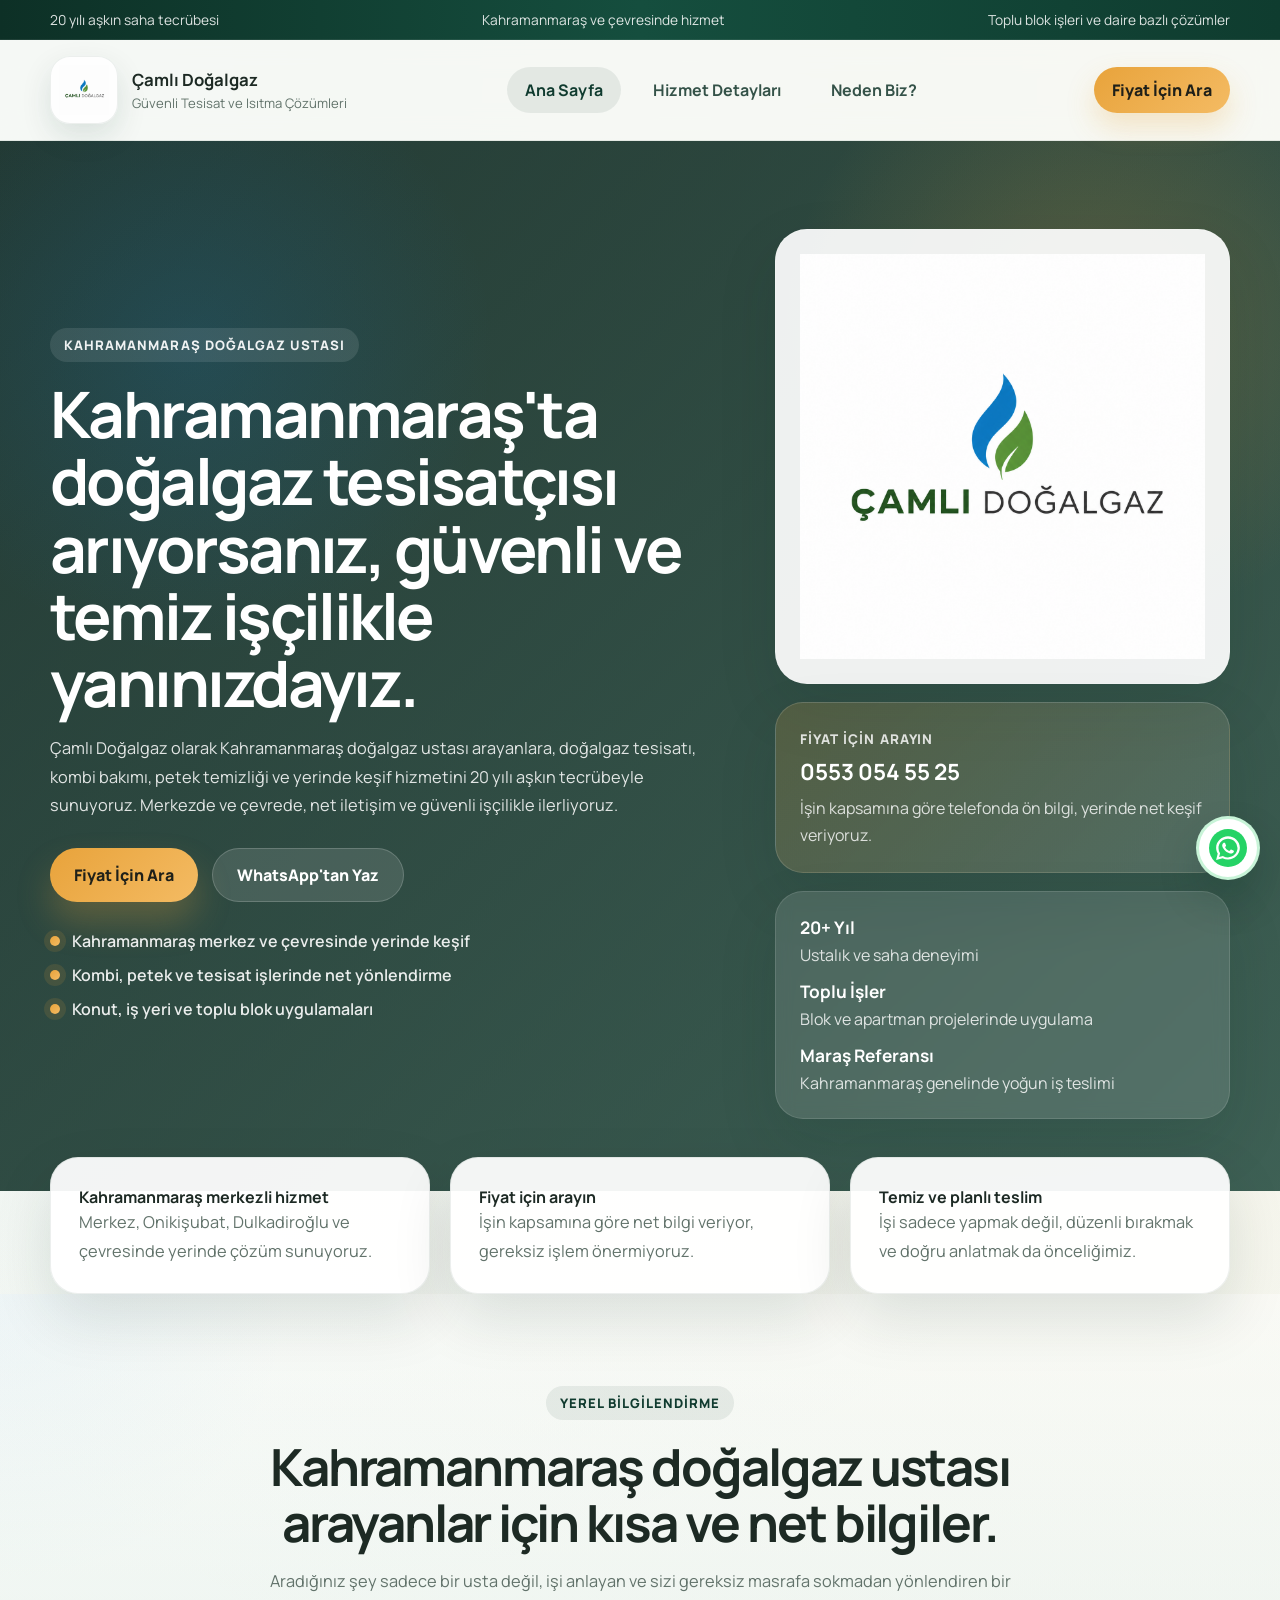
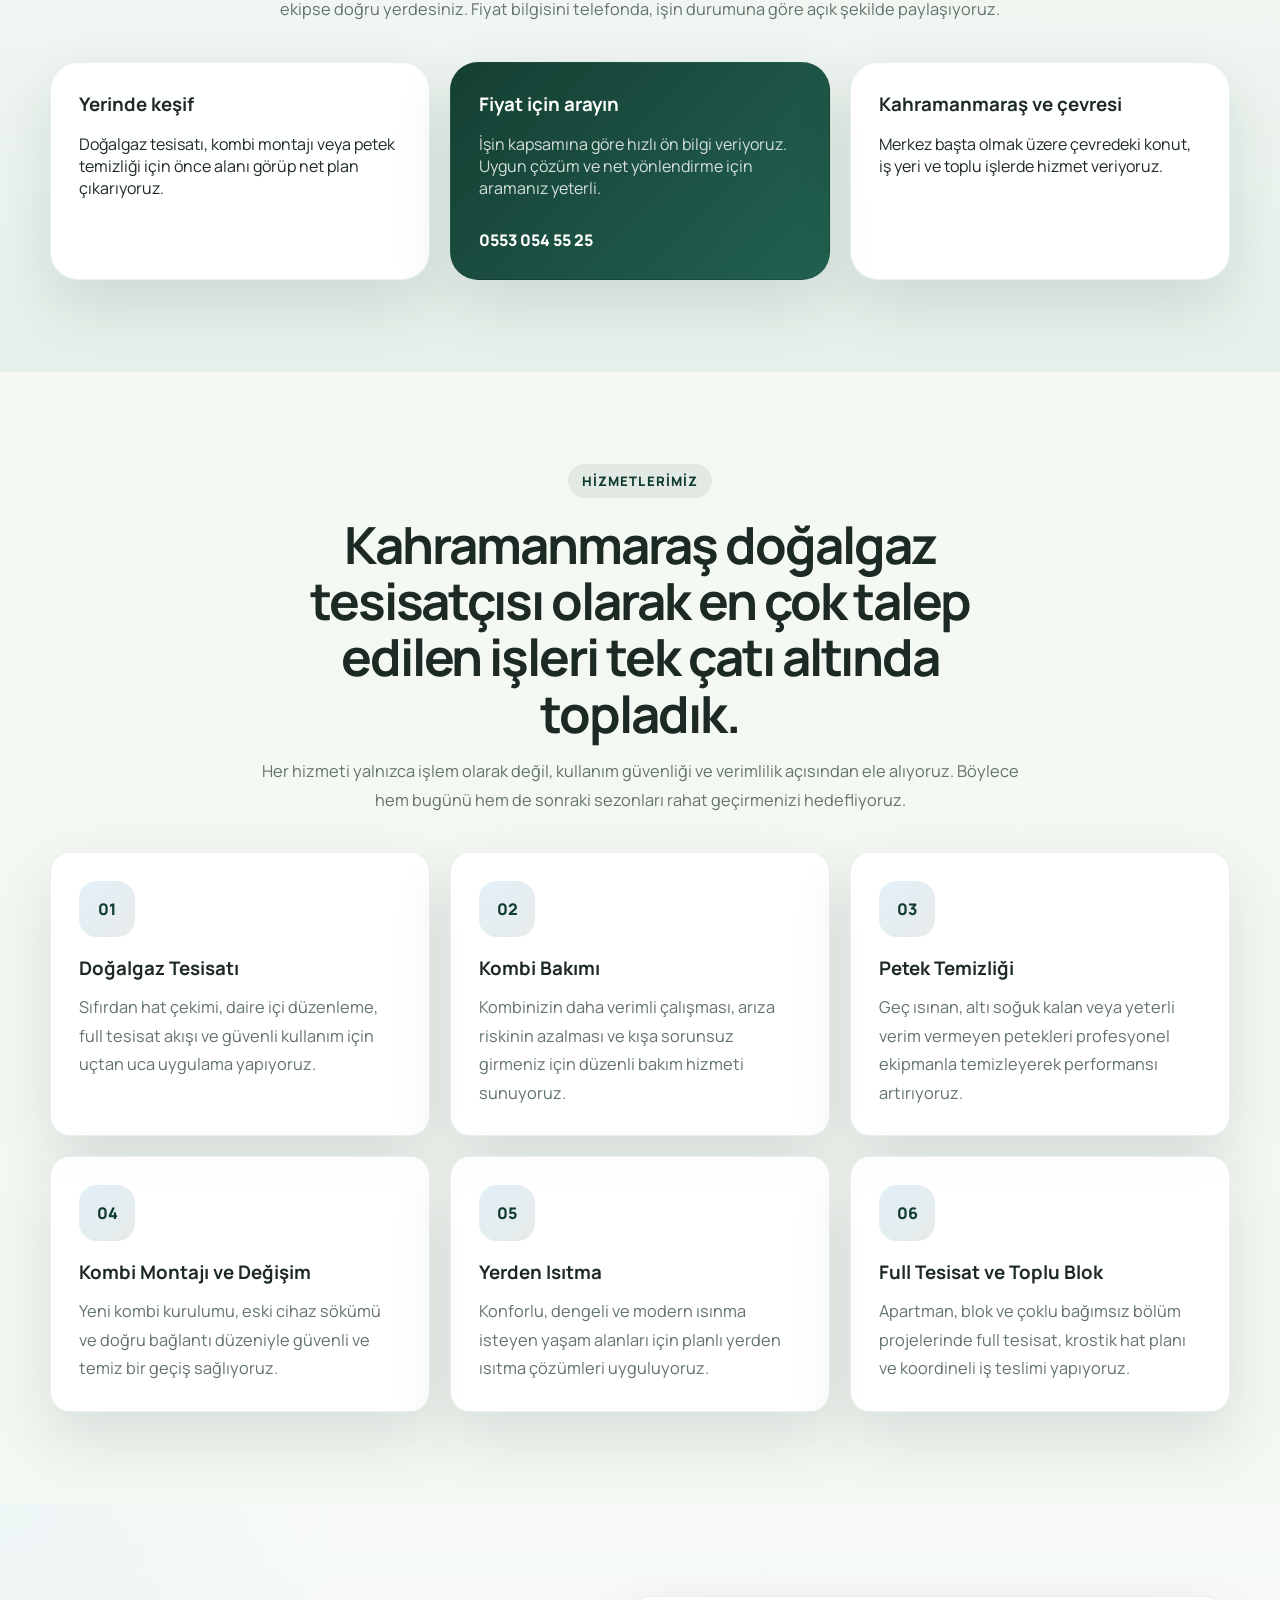
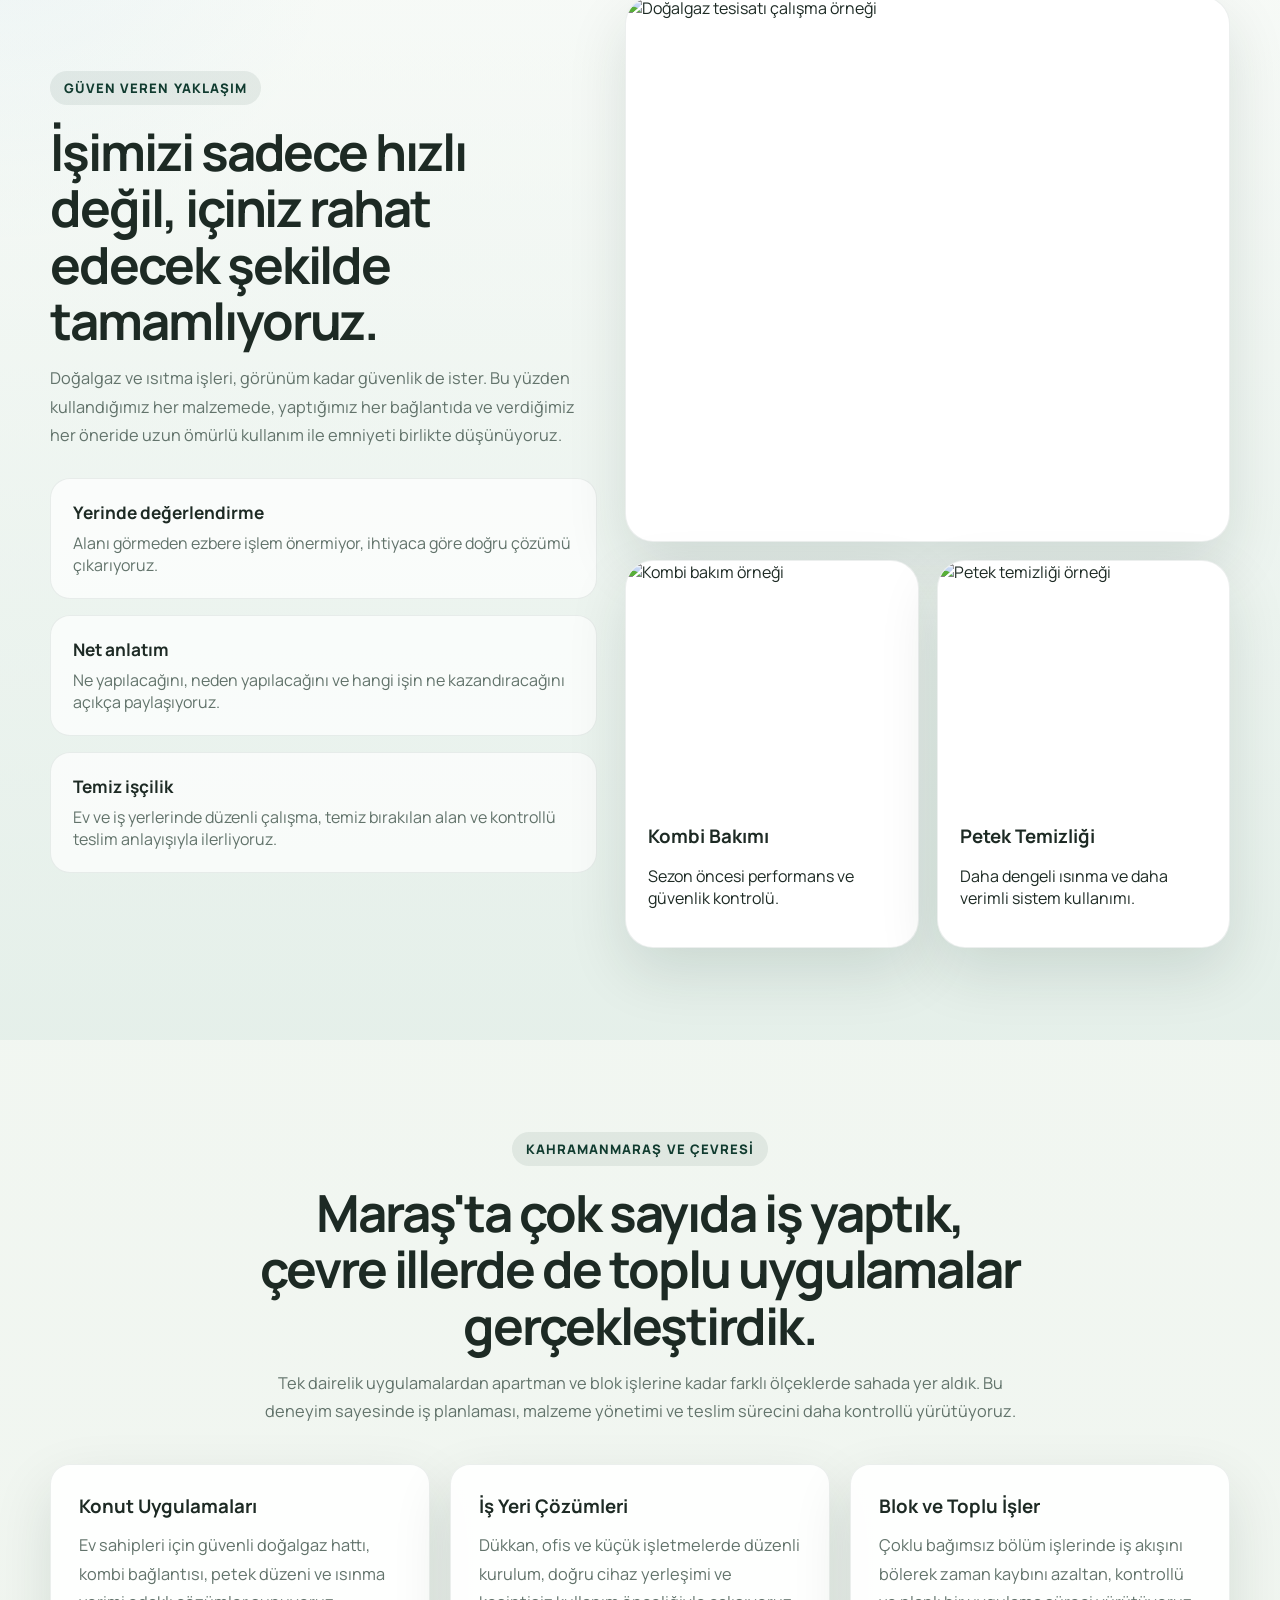
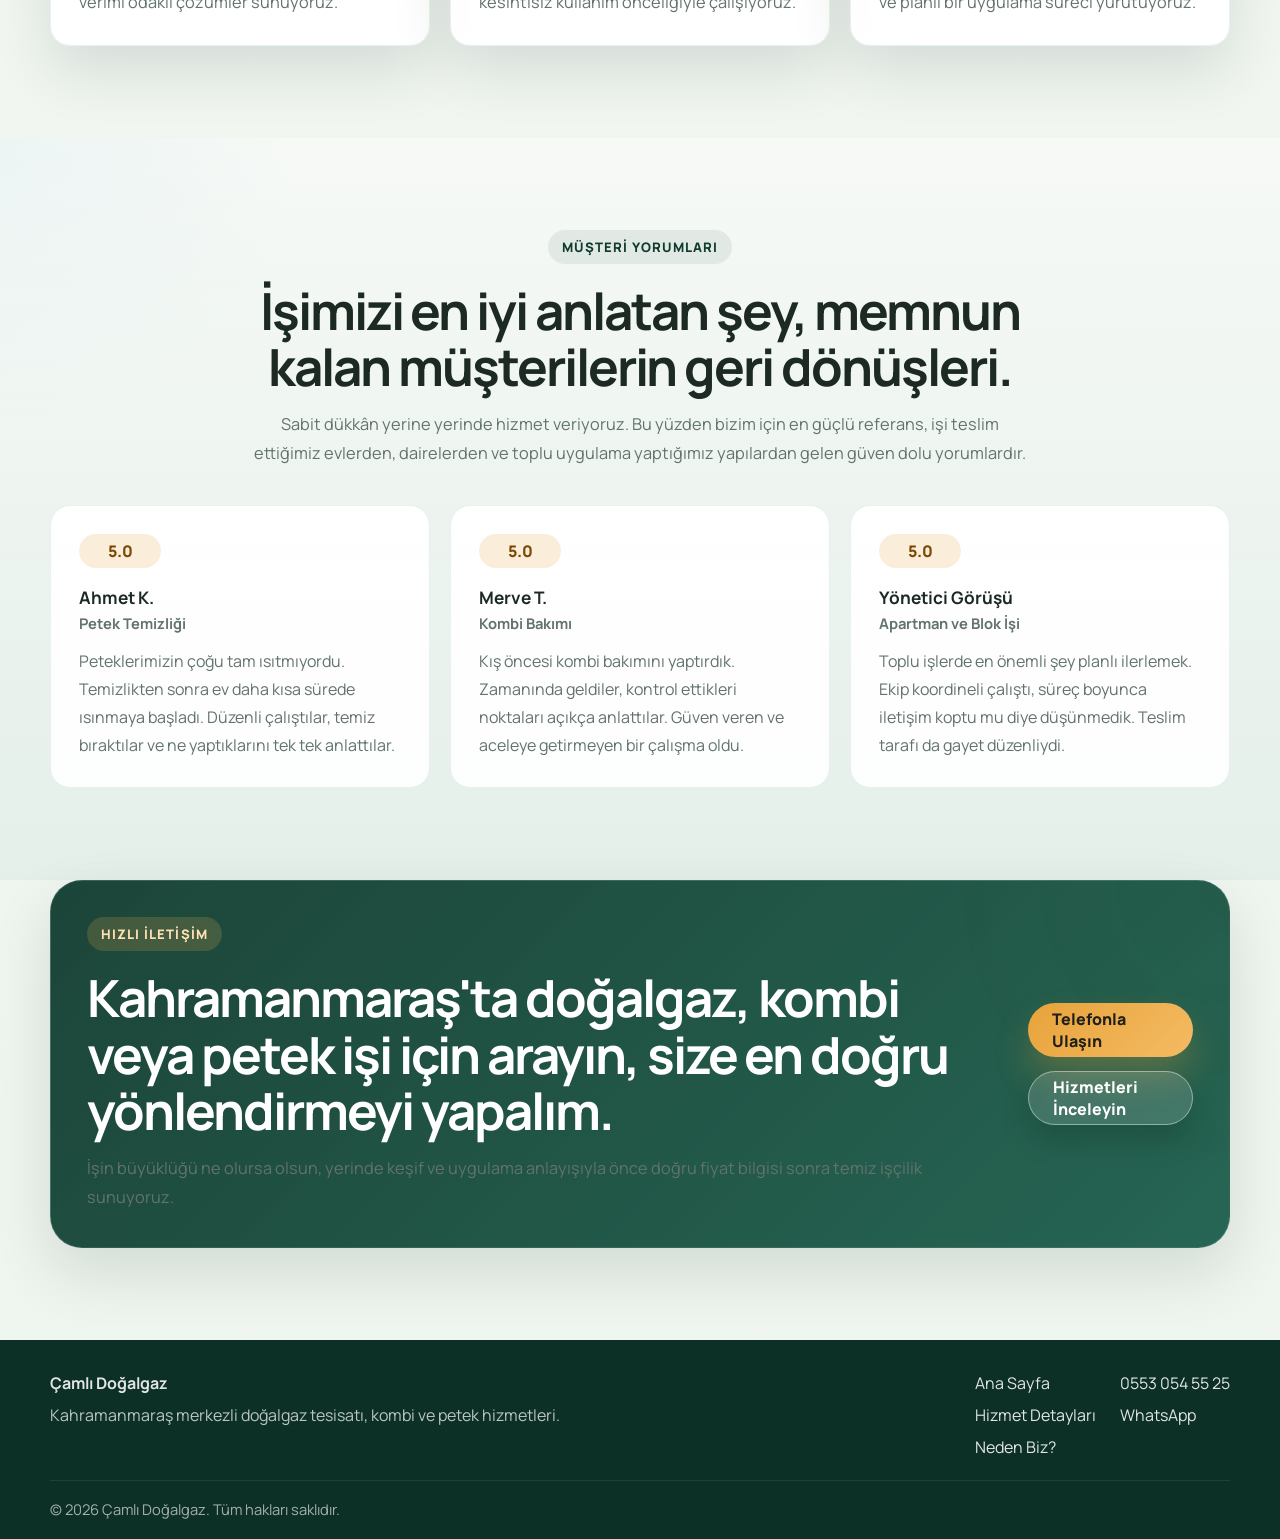
==== commit 416cb893: "SEO ve icerik guncellemeleri" ====
--- a/index.html
+++ b/index.html
@@ -1,23 +1,45 @@
-<!DOCTYPE html>
+﻿<!DOCTYPE html>
 <html lang="tr">
 <head>
     <meta charset="UTF-8">
     <meta name="viewport" content="width=device-width, initial-scale=1.0">
-    <title>Çamlı Doğalgaz | Kahramanmaraş Doğalgaz, Kombi ve Tesisat Hizmetleri</title>
-    <meta name="description" content="Çamlı Doğalgaz; Kahramanmaraş ve çevre illerde doğalgaz tesisatı, kombi bakımı, petek temizliği, kombi montajı ve toplu blok işleri için güvenilir ustalık hizmeti sunar.">
+    <title>Kahramanmaraş Doğalgaz Ustası | Çamlı Doğalgaz ve Tesisat</title>
+    <meta name="description" content="Kahramanmaraş doğalgaz ustası ve doğalgaz tesisatçısı arayanlar için güvenli kurulum, kombi bakımı, petek temizliği ve yerinde keşif hizmeti. Fiyat için arayın.">
+    <meta name="robots" content="index,follow">
+    <meta property="og:title" content="Kahramanmaraş Doğalgaz Ustası | Çamlı Doğalgaz ve Tesisat">
+    <meta property="og:description" content="Kahramanmaraş doğalgaz ustası ve doğalgaz tesisatçısı arayanlar için güvenli kurulum, kombi bakımı, petek temizliği ve yerinde keşif hizmeti.">
+    <meta property="og:type" content="website">
+    <meta property="og:locale" content="tr_TR">
     <meta name="theme-color" content="#103b2f">
     <link rel="icon" type="image/png" href="logo.png">
     <link rel="preconnect" href="https://fonts.googleapis.com">
     <link rel="preconnect" href="https://fonts.gstatic.com" crossorigin>
     <link href="https://fonts.googleapis.com/css2?family=Manrope:wght@400;500;600;700;800&display=swap" rel="stylesheet">
     <link rel="stylesheet" href="style.css">
+    <script type="application/ld+json">
+    {
+        "@context": "https://schema.org",
+        "@type": "LocalBusiness",
+        "name": "Çamlı Doğalgaz",
+        "description": "Kahramanmaraş doğalgaz ustası ve tesisat hizmetleri.",
+        "telephone": "+90 553 054 55 25",
+        "areaServed": ["Kahramanmaraş", "Onikişubat", "Dulkadiroğlu"],
+        "serviceType": [
+            "Doğalgaz tesisatı",
+            "Kombi bakımı",
+            "Petek temizliği",
+            "Kombi montajı",
+            "Yerden ısıtma"
+        ]
+    }
+    </script>
 </head>
 <body>
     <div class="site-shell">
         <header class="topbar">
             <div class="container topbar-inner">
                 <p>20 yılı aşkın saha tecrübesi</p>
-                <p>Kahramanmaraş ve çevre illerde hizmet</p>
+                <p>Kahramanmaraş ve çevresinde hizmet</p>
                 <p>Toplu blok işleri ve daire bazlı çözümler</p>
             </div>
         </header>
@@ -46,7 +68,7 @@
                     <a href="neden-biz.html">Neden Biz?</a>
                 </div>
 
-                <a class="nav-cta" href="tel:05530545525">0553 054 55 25</a>
+                <a class="nav-cta" href="tel:05530545525">Fiyat İçin Ara</a>
             </div>
         </nav>
 
@@ -56,26 +78,30 @@
                 <div class="container hero-grid">
                     <div class="hero-copy">
                         <span class="eyebrow">Kahramanmaraş Doğalgaz Ustası</span>
-                        <h1>Ev ve iş yerleriniz için sade, sağlam ve güven veren doğalgaz çözümleri.</h1>
+                        <h1>Kahramanmaraş'ta doğalgaz tesisatçısı arıyorsanız, güvenli ve temiz işçilikle yanınızdayız.</h1>
                         <p class="hero-text">
-                            Çamlı Doğalgaz olarak doğalgaz tesisatı, kombi bakımı, petek temizliği, kombi değişimi ve blok proje uygulamalarında
-                            20 yılı aşkın tecrübeyle çalışıyoruz. Kahramanmaraş başta olmak üzere çevre illerde de güvenli işçilik, temiz teslim ve
-                            net iletişim anlayışıyla hizmet veriyoruz.
+                            Çamlı Doğalgaz olarak Kahramanmaraş doğalgaz ustası arayanlara, doğalgaz tesisatı, kombi bakımı, petek temizliği ve yerinde keşif hizmetini
+                            20 yılı aşkın tecrübeyle sunuyoruz. Merkezde ve çevrede, net iletişim ve güvenli işçilikle ilerliyoruz.
                         </p>
                         <div class="hero-actions">
-                            <a class="btn btn-primary" href="tel:05530545525">Hemen Ara</a>
+                            <a class="btn btn-primary" href="tel:05530545525">Fiyat İçin Ara</a>
                             <a class="btn btn-secondary" href="https://wa.me/905530545525">WhatsApp'tan Yaz</a>
                         </div>
                         <ul class="hero-points">
-                            <li>Gaz güvenliğini önceleyen kontrollü uygulama</li>
-                            <li>Bakım, montaj ve arıza önleyici düzenli servis</li>
-                            <li>Maraş'ta ve çevre illerde konut, iş yeri, blok işleri</li>
+                            <li>Kahramanmaraş merkez ve çevresinde yerinde keşif</li>
+                            <li>Kombi, petek ve tesisat işlerinde net yönlendirme</li>
+                            <li>Konut, iş yeri ve toplu blok uygulamaları</li>
                         </ul>
                     </div>
 
                     <div class="hero-card">
                         <div class="hero-logo-card">
                             <img src="logo.png" alt="Çamlı Doğalgaz">
+                        </div>
+                        <div class="price-box">
+                            <span>Fiyat için arayın</span>
+                            <strong>0553 054 55 25</strong>
+                            <p>İşin kapsamına göre telefonda ön bilgi, yerinde net keşif veriyoruz.</p>
                         </div>
                         <div class="trust-card">
                             <div>
@@ -98,17 +124,46 @@
             <section class="stats-section">
                 <div class="container stats-grid">
                     <article class="stat-card">
-                        <strong>20 yılı aşkın tecrübe</strong>
-                        <p>Her işte güvenlik, düzen ve uzun ömürlü kullanım odaklı çalışıyoruz.</p>
+                        <strong>Kahramanmaraş merkezli hizmet</strong>
+                        <p>Merkez, Onikişubat, Dulkadiroğlu ve çevresinde yerinde çözüm sunuyoruz.</p>
                     </article>
                     <article class="stat-card">
-                        <strong>Çevre illerde hizmet</strong>
-                        <p>Sadece merkez değil, talebe göre yakın illerde ve toplu işlerde de sahadayız.</p>
+                        <strong>Fiyat için arayın</strong>
+                        <p>İşin kapsamına göre net bilgi veriyor, gereksiz işlem önermiyoruz.</p>
                     </article>
                     <article class="stat-card">
                         <strong>Temiz ve planlı teslim</strong>
-                        <p>İşi sadece yapmak değil, müşteriye güven vererek tamamlamak bizim için önemli.</p>
+                        <p>İşi sadece yapmak değil, düzenli bırakmak ve doğru anlatmak da önceliğimiz.</p>
                     </article>
+                </div>
+            </section>
+
+            <section class="section section-soft local-section">
+                <div class="container">
+                    <div class="section-heading">
+                        <span class="eyebrow">Yerel Bilgilendirme</span>
+                        <h2>Kahramanmaraş doğalgaz ustası arayanlar için kısa ve net bilgiler.</h2>
+                        <p>
+                            Aradığınız şey sadece bir usta değil, işi anlayan ve sizi gereksiz masrafa sokmadan yönlendiren bir ekipse doğru yerdesiniz.
+                            Fiyat bilgisini telefonda, işin durumuna göre açık şekilde paylaşıyoruz.
+                        </p>
+                    </div>
+
+                    <div class="local-grid">
+                        <article class="local-card">
+                            <h3>Yerinde keşif</h3>
+                            <p>Doğalgaz tesisatı, kombi montajı veya petek temizliği için önce alanı görüp net plan çıkarıyoruz.</p>
+                        </article>
+                        <article class="local-card featured">
+                            <h3>Fiyat için arayın</h3>
+                            <p>İşin kapsamına göre hızlı ön bilgi veriyoruz. Uygun çözüm ve net yönlendirme için aramanız yeterli.</p>
+                            <a class="inline-link" href="tel:05530545525">0553 054 55 25</a>
+                        </article>
+                        <article class="local-card">
+                            <h3>Kahramanmaraş ve çevresi</h3>
+                            <p>Merkez başta olmak üzere çevredeki konut, iş yeri ve toplu işlerde hizmet veriyoruz.</p>
+                        </article>
+                    </div>
                 </div>
             </section>
 
@@ -116,7 +171,7 @@
                 <div class="container">
                     <div class="section-heading">
                         <span class="eyebrow">Hizmetlerimiz</span>
-                        <h2>En çok talep edilen hizmetleri tek çatı altında topladık.</h2>
+                        <h2>Kahramanmaraş doğalgaz tesisatçısı olarak en çok talep edilen işleri tek çatı altında topladık.</h2>
                         <p>
                             Her hizmeti yalnızca işlem olarak değil, kullanım güvenliği ve verimlilik açısından ele alıyoruz.
                             Böylece hem bugünü hem de sonraki sezonları rahat geçirmenizi hedefliyoruz.
@@ -225,7 +280,7 @@
                     <div class="region-grid">
                         <article class="region-card">
                             <h3>Konut Uygulamaları</h3>
-                            <p>Ev sahipleri için güvenli doğalgaz hattı, kombi bağlantısı, petek düzeni ve ısıtma verimi odaklı çözümler sunuyoruz.</p>
+                            <p>Ev sahipleri için güvenli doğalgaz hattı, kombi bağlantısı, petek düzeni ve ısınma verimi odaklı çözümler sunuyoruz.</p>
                         </article>
                         <article class="region-card">
                             <h3>İş Yeri Çözümleri</h3>
@@ -245,7 +300,7 @@
                         <span class="eyebrow">Müşteri Yorumları</span>
                         <h2>İşimizi en iyi anlatan şey, memnun kalan müşterilerin geri dönüşleri.</h2>
                         <p>
-                            Sabit dükkan yerine yerinde hizmet veriyoruz. Bu yüzden bizim için en güçlü referans,
+                            Sabit dükkân yerine yerinde hizmet veriyoruz. Bu yüzden bizim için en güçlü referans,
                             işi teslim ettiğimiz evlerden, dairelerden ve toplu uygulama yaptığımız yapılardan gelen güven dolu yorumlardır.
                         </p>
                     </div>
@@ -289,8 +344,8 @@
                 <div class="container cta-panel">
                     <div>
                         <span class="eyebrow">Hızlı İletişim</span>
-                        <h2>Doğalgaz, kombi veya petek konusunda güvenilir bir usta arıyorsanız ulaşın.</h2>
-                        <p>İşin büyüklüğü ne olursa olsun, sabit dükkan yerine yerinde keşif ve uygulama anlayışıyla önce doğru yönlendirme sonra temiz işçilik sunuyoruz.</p>
+                        <h2>Kahramanmaraş'ta doğalgaz, kombi veya petek işi için arayın, size en doğru yönlendirmeyi yapalım.</h2>
+                        <p>İşin büyüklüğü ne olursa olsun, yerinde keşif ve uygulama anlayışıyla önce doğru fiyat bilgisi sonra temiz işçilik sunuyoruz.</p>
                     </div>
                     <div class="cta-actions">
                         <a class="btn btn-primary" href="tel:05530545525">Telefonla Ulaşın</a>
--- a/style.css
+++ b/style.css
@@ -344,6 +344,7 @@
 }
 
 .hero-logo-card,
+.price-box,
 .trust-card,
 .stat-card,
 .service-card,
@@ -371,6 +372,37 @@
     margin: 0 auto;
 }
 
+.price-box {
+    padding: 24px;
+    border-radius: 28px;
+    background: linear-gradient(135deg, rgba(232, 163, 59, 0.18), rgba(255, 255, 255, 0.12));
+    border: 1px solid rgba(255, 255, 255, 0.14);
+    color: #ffffff;
+    box-shadow: var(--shadow);
+}
+
+.price-box span {
+    display: inline-flex;
+    margin-bottom: 8px;
+    color: rgba(255, 255, 255, 0.82);
+    font-size: 0.84rem;
+    font-weight: 800;
+    text-transform: uppercase;
+    letter-spacing: 0.08em;
+}
+
+.price-box strong {
+    display: block;
+    font-size: 1.4rem;
+    margin-bottom: 8px;
+}
+
+.price-box p {
+    margin: 0;
+    color: rgba(255, 255, 255, 0.8);
+    line-height: 1.65;
+}
+
 .trust-card {
     display: grid;
     gap: 14px;
@@ -399,7 +431,12 @@
     z-index: 2;
 }
 
+.local-section {
+    padding-top: 70px;
+}
+
 .stats-grid,
+.local-grid,
 .service-grid,
 .region-grid,
 .benefit-grid,
@@ -414,6 +451,10 @@
     grid-template-columns: repeat(3, minmax(0, 1fr));
 }
 
+.local-grid {
+    grid-template-columns: repeat(3, minmax(0, 1fr));
+}
+
 .stat-card {
     padding: 28px;
     border-radius: var(--radius-lg);
@@ -421,9 +462,34 @@
     border: 1px solid rgba(16, 59, 47, 0.08);
 }
 
+.local-card {
+    padding: 28px;
+    border-radius: var(--radius-lg);
+    background: rgba(255, 255, 255, 0.94);
+    border: 1px solid rgba(16, 59, 47, 0.08);
+    box-shadow: var(--shadow);
+}
+
+.local-card.featured {
+    background: linear-gradient(135deg, rgba(16, 59, 47, 0.98), rgba(21, 88, 70, 0.94));
+    color: #ffffff;
+}
+
+.local-card.featured p {
+    color: rgba(255, 255, 255, 0.82);
+}
+
+.inline-link {
+    display: inline-flex;
+    margin-top: 14px;
+    font-weight: 800;
+    color: #ffffff;
+}
+
 .stat-card strong,
 .service-card h3,
 .region-card h3,
+.local-card h3,
 .benefit-card h3,
 .reason-card h3,
 .process-card h3,
@@ -900,6 +966,7 @@
     }
 
     .stats-grid,
+    .local-grid,
     .service-grid,
     .region-grid,
     .benefit-grid,
@@ -983,6 +1050,7 @@
     }
 
     .stats-grid,
+    .local-grid,
     .service-grid,
     .region-grid,
     .benefit-grid,
